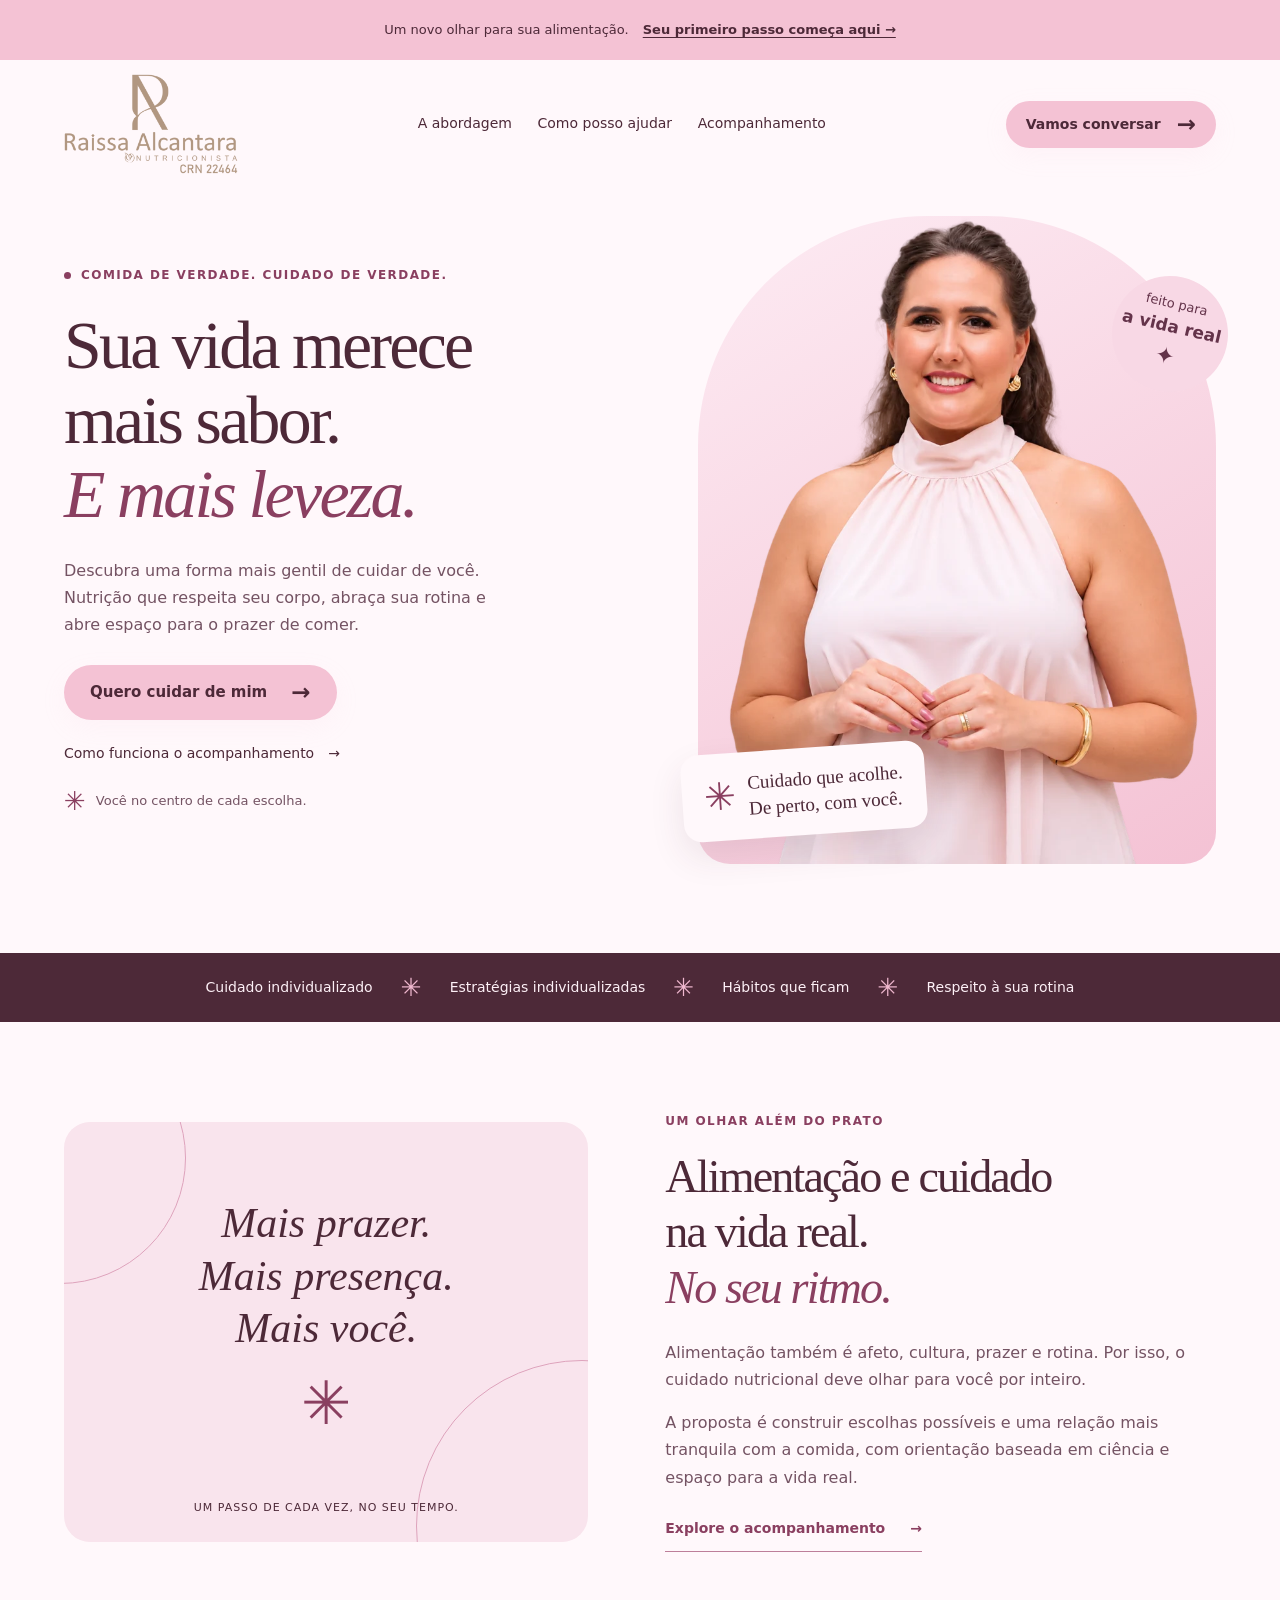
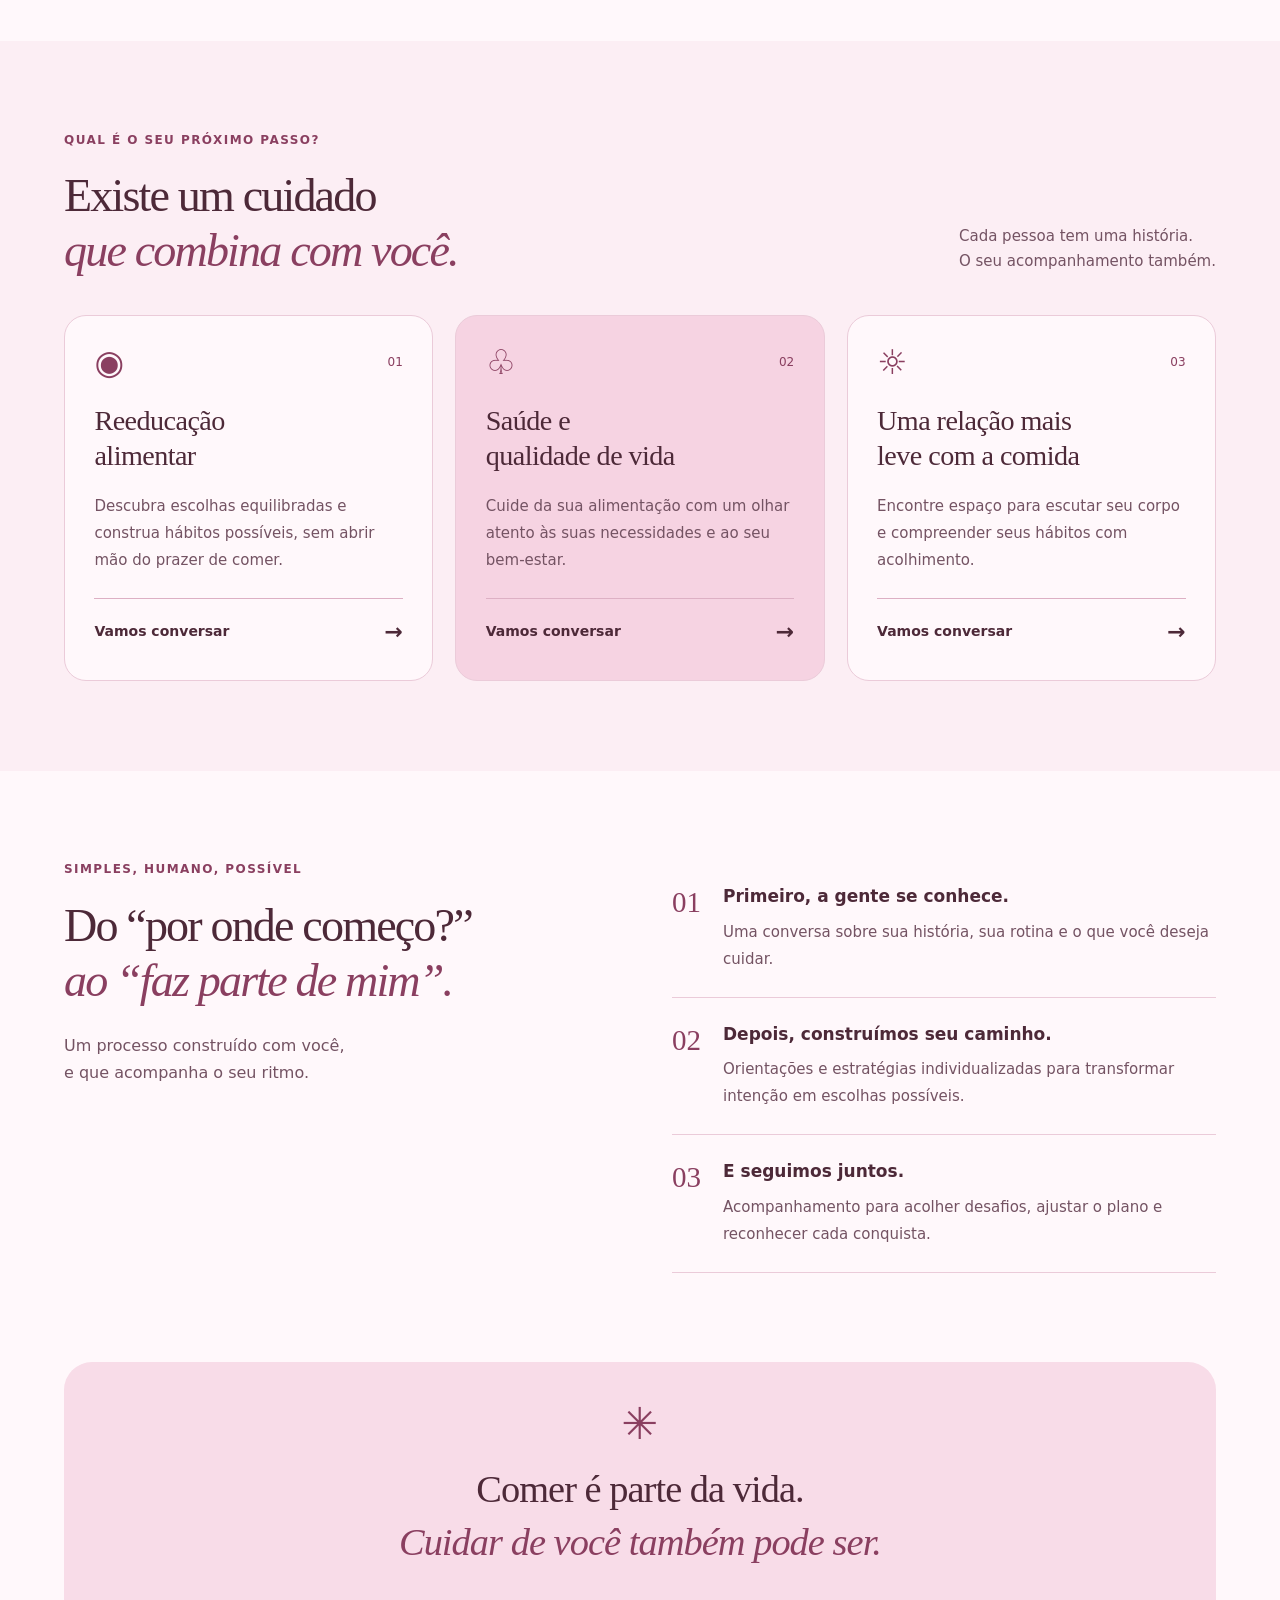
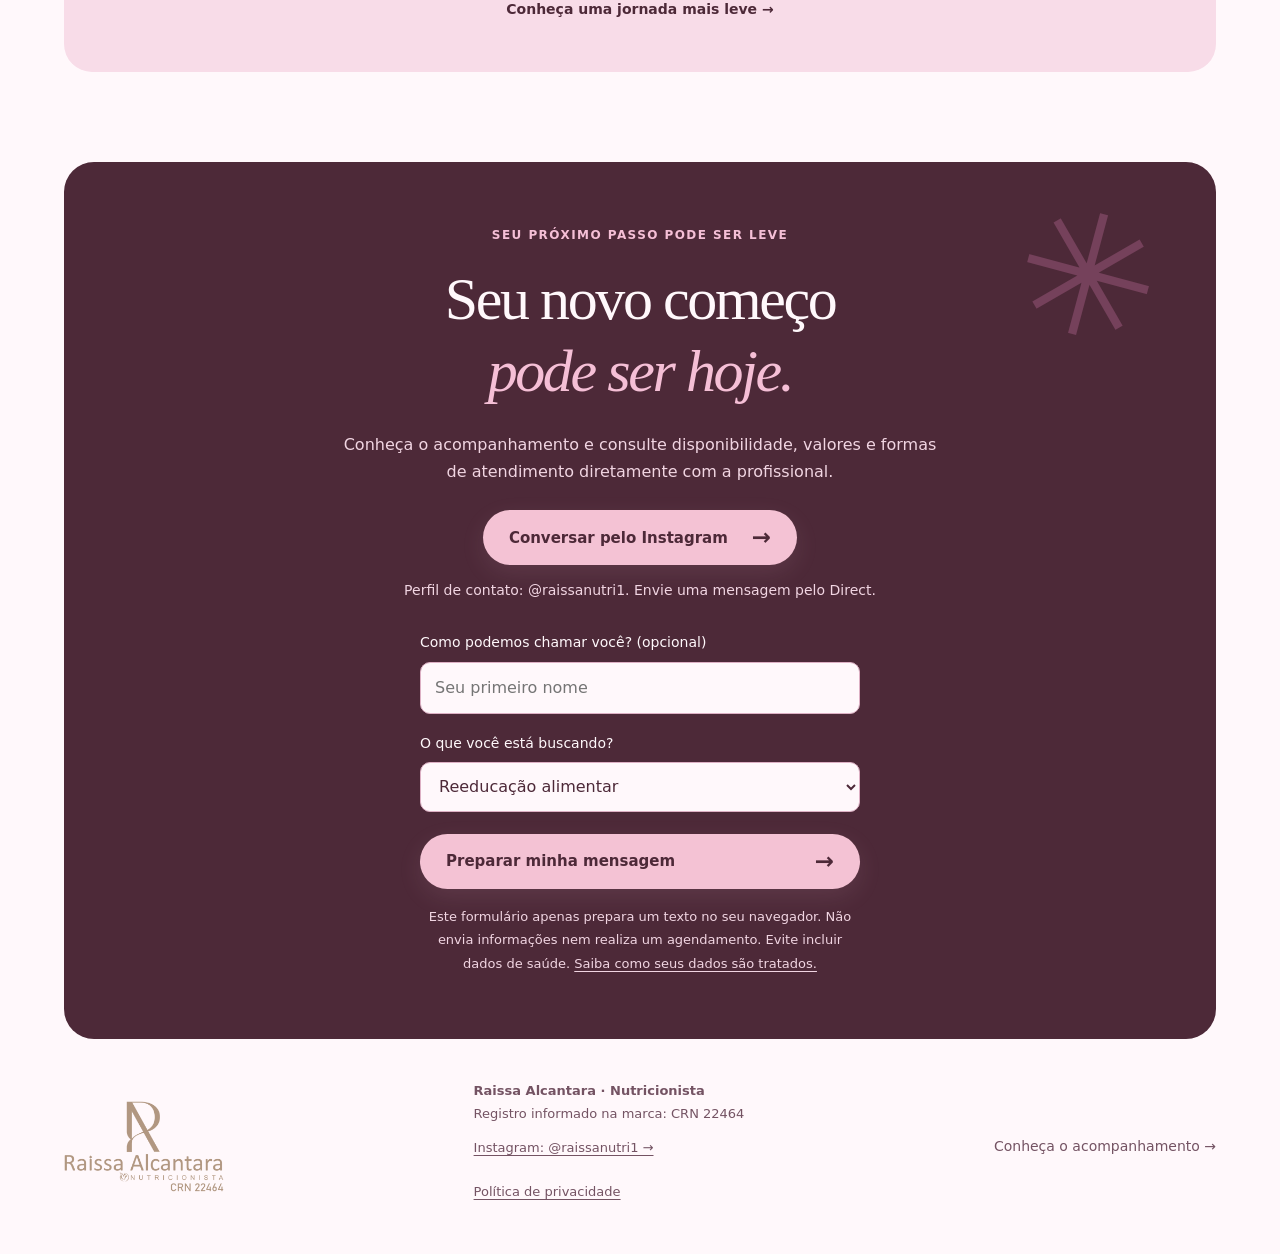
==== index.html @ b607ede7 "Aplica rosa bebê nas três páginas com contraste acessível" ====
<!doctype html>
<html lang="pt-BR">
<head>
<meta charset="UTF-8">
<meta name="viewport" content="width=device-width, initial-scale=1.0">
<meta name="description" content="Sua vida merece mais sabor e leveza. Conheça Raissa Alcantara e descubra um cuidado nutricional que respeita você e sua rotina.">
<meta name="theme-color" content="#F4C2D4">
<title>Raissa Alcantara — Nutricionista</title>
<link rel="stylesheet" href="style.css">
</head>
<body>
<a class="skip-link" href="#conteudo">Pular para o conteúdo</a>
<div class="announcement">Um novo olhar para sua alimentação. <a href="#contato">Seu primeiro passo começa aqui →</a></div>
<header class="header">
<a class="brand" href="#inicio" aria-label="Raissa Alcantara, nutricionista — início">
<picture>
<source type="image/webp" srcset="assets/raissa-alcantara-logo.webp">
<img class="brand-logo" src="assets/raissa-alcantara-logo.png" alt="Raissa Alcantara — Nutricionista — CRN 22464" width="1801" height="1032" decoding="async"></picture></a>
<nav class="desktop-nav" aria-label="Navegação principal">
<a href="#sobre">A abordagem</a>
<a href="#cuidados">Como posso ajudar</a>
<a href="acompanhamento.html">Acompanhamento</a></nav>
<a class="button small" href="#contato">Vamos conversar <span>→</span></a>
<details class="mobile-menu">
<summary>Menu</summary>
<nav aria-label="Navegação mobile">
<a href="#sobre">A abordagem</a>
<a href="#cuidados">Como posso ajudar</a>
<a href="acompanhamento.html">Acompanhamento</a>
<a href="index.html#contato">Contato</a>
<a href="privacidade.html">Privacidade</a></nav></details></header>
<main id="conteudo">
<section class="hero wrap" id="inicio">
<div class="hero-copy">
<div class="eyebrow">
<span></span> COMIDA DE VERDADE. CUIDADO DE VERDADE.</div>
<h1>Sua vida merece<br>mais sabor.<br>
<em>E mais leveza.</em></h1>
<p>Descubra uma forma mais gentil de cuidar de você. Nutrição que respeita seu corpo, abraça sua rotina e abre espaço para o prazer de comer.</p>
<a class="button" href="#contato">Quero cuidar de mim <span>→</span></a>
<a class="hero-secondary" href="acompanhamento.html">Como funciona o acompanhamento <span>→</span></a>
<div class="hero-note">
<span class="tiny-flower">✳&#xfe0e;</span> Você no centro de cada escolha.</div></div>
<div class="hero-visual portrait-hero">
<div class="portrait-frame">
<picture>
<source type="image/webp" srcset="assets/nutricionista-480.webp 480w, assets/nutricionista-800.webp 800w, assets/nutricionista-1123.webp 1123w" sizes="(max-width: 767px) min(420px, 90vw), (max-width: 960px) 42vw, 520px">
<img src="assets/nutricionista.png" alt="Retrato da nutricionista, com blusa rosa clara e sorriso acolhedor" width="1123" height="1401" fetchpriority="high" decoding="async"></picture></div>
<div class="image-label">
<span>✳&#xfe0e;</span>
<div>Cuidado que acolhe.<br>
<strong>De perto, com você.</strong></div></div>
<div class="visual-sticker">feito para<br>
<strong>a vida real</strong>
<span>✦</span></div></div></section>
<div class="values-strip">
<span>Cuidado individualizado</span>
<i>✳&#xfe0e;</i>
<span>Estratégias individualizadas</span>
<i>✳&#xfe0e;</i>
<span>Hábitos que ficam</span>
<i>✳&#xfe0e;</i>
<span>Respeito à sua rotina</span></div>
<section class="about wrap" id="sobre">
<div class="about-art">
<div class="art-circle">Mais prazer.<br>Mais presença.<br>Mais você.<span>✳&#xfe0e;</span></div>
<span class="art-caption">UM PASSO DE CADA VEZ, NO SEU TEMPO.</span></div>
<div class="about-copy">
<div class="eyebrow">UM OLHAR ALÉM DO PRATO</div>
<h2>Alimentação e cuidado<br>na vida real.<br>
<em>No seu ritmo.</em></h2>
<p>Alimentação também é afeto, cultura, prazer e rotina. Por isso, o cuidado nutricional deve olhar para você por inteiro.</p>
<p>A proposta é construir escolhas possíveis e uma relação mais tranquila com a comida, com orientação baseada em ciência e espaço para a vida real.</p>
<a class="text-link" href="acompanhamento.html">Explore o acompanhamento <span>→</span></a></div></section>
<section class="care" id="cuidados">
<div class="wrap">
<div class="section-heading">
<div>
<div class="eyebrow">QUAL É O SEU PRÓXIMO PASSO?</div>
<h2>Existe um cuidado<br>
<em>que combina com você.</em></h2></div>
<p>Cada pessoa tem uma história.<br>O seu acompanhamento também.</p></div>
<div class="cards">
<article class="card">
<div class="card-top">
<span class="service-icon">◉</span>
<span>01</span></div>
<h3>Reeducação<br>alimentar</h3>
<p>Descubra escolhas equilibradas e construa hábitos possíveis, sem abrir mão do prazer de comer.</p>
<a href="#contato" aria-label="Conversar sobre reeducação alimentar">Vamos conversar <span>→</span></a></article>
<article class="card">
<div class="card-top">
<span class="service-icon">♧</span>
<span>02</span></div>
<h3>Saúde e<br>qualidade de vida</h3>
<p>Cuide da sua alimentação com um olhar atento às suas necessidades e ao seu bem-estar.</p>
<a href="#contato" aria-label="Conversar sobre saúde e qualidade de vida">Vamos conversar <span>→</span></a></article>
<article class="card">
<div class="card-top">
<span class="service-icon">☼</span>
<span>03</span></div>
<h3>Uma relação mais<br>leve com a comida</h3>
<p>Encontre espaço para escutar seu corpo e compreender seus hábitos com acolhimento.</p>
<a href="#contato" aria-label="Conversar sobre relação com a comida">Vamos conversar <span>→</span></a></article></div></div></section>
<section class="journey wrap" id="processo">
<div class="journey-intro">
<div class="eyebrow">SIMPLES, HUMANO, POSSÍVEL</div>
<h2>Do “por onde começo?”<br>
<em>ao “faz parte de mim”.</em></h2>
<p>Um processo construído com você,<br>e que acompanha o seu ritmo.</p></div>
<ol class="steps">
<li>
<span>01</span>
<div>
<h3>Primeiro, a gente se conhece.</h3>
<p>Uma conversa sobre sua história, sua rotina e o que você deseja cuidar.</p></div></li>
<li>
<span>02</span>
<div>
<h3>Depois, construímos seu caminho.</h3>
<p>Orientações e estratégias individualizadas para transformar intenção em escolhas possíveis.</p></div></li>
<li>
<span>03</span>
<div>
<h3>E seguimos juntos.</h3>
<p>Acompanhamento para acolher desafios, ajustar o plano e reconhecer cada conquista.</p></div></li></ol></section>
<section class="quote-banner wrap">
<span aria-hidden="true">✳&#xfe0e;</span>
<p>Comer é parte da vida.<br>
<em>Cuidar de você também pode ser.</em></p>
<a href="acompanhamento.html">Conheça uma jornada mais leve →</a></section>
<section class="contact wrap" id="contato">
<span class="contact-flower">✳&#xfe0e;</span>
<div class="eyebrow">SEU PRÓXIMO PASSO PODE SER LEVE</div>
<h2>Seu novo começo<br>
<em>pode ser hoje.</em></h2>
<p>Conheça o acompanhamento e consulte disponibilidade, valores e formas de atendimento diretamente com a profissional.</p>
<div class="direct-contact">
<a class="button" href="https://www.instagram.com/raissanutri1/" target="_blank" rel="noopener noreferrer">Conversar pelo Instagram <span>→</span></a>
<p>Perfil de contato: @raissanutri1. Envie uma mensagem pelo Direct.</p></div>
<form id="contact-form">
<label for="name">Como podemos chamar você? (opcional)</label>
<input id="name" name="name" placeholder="Seu primeiro nome" maxlength="80" autocomplete="given-name">
<label for="interest">O que você está buscando?</label>
<select id="interest" name="interest">
<option>Reeducação alimentar</option>
<option>Saúde e qualidade de vida</option>
<option>Uma relação mais leve com a comida</option>
<option>Conhecer o acompanhamento</option></select>
<button class="button" type="submit">Preparar minha mensagem <span>→</span></button>
<p class="form-note">Este formulário apenas prepara um texto no seu navegador. Não envia informações nem realiza um agendamento. Evite incluir dados de saúde. <a href="privacidade.html">Saiba como seus dados são tratados.</a></p></form>
<div id="message-result" class="message-result" hidden aria-live="polite">
<h3>Sua mensagem está pronta</h3>
<p id="prepared-message"></p>
<button class="text-link" id="copy-message" type="button">Copiar mensagem →</button>
<p class="form-note">Copie o texto e envie pelo Direct do <a href="https://www.instagram.com/raissanutri1/" target="_blank" rel="noopener noreferrer">perfil @raissanutri1</a>. A disponibilidade e a confirmação do atendimento são combinadas diretamente com a profissional.</p></div></section>
</main>
<footer class="wrap">
<a class="brand" href="#inicio" aria-label="Raissa Alcantara, nutricionista — início">
<picture>
<source type="image/webp" srcset="assets/raissa-alcantara-logo.webp">
<img class="brand-logo" src="assets/raissa-alcantara-logo.png" alt="Raissa Alcantara — Nutricionista — CRN 22464" width="1801" height="1032" decoding="async"></picture></a>
<div class="professional-details">
<p>
<strong>Raissa Alcantara · Nutricionista</strong></p>
<p>Registro informado na marca: CRN 22464</p>
<a href="https://www.instagram.com/raissanutri1/" target="_blank" rel="noopener noreferrer">Instagram: @raissanutri1 →</a>
<br>
<a href="privacidade.html">Política de privacidade</a></div>
<a href="acompanhamento.html">Conheça o acompanhamento →</a></footer>
<script src="script.js"></script>
<script src="site.js" defer></script></body></html>
---- style.css ----
:root {
  --ink: #4d2938;
  --accent: #f4c2d4;
  --accent-ink: #8a3f60;
  --cream: #fff8fb;
  --muted: #745363;
  --line: #ebcbd9;
  --surface: #f9e4ed;
  --gutter: clamp(20px, 5vw, 64px);
  --section-space: clamp(56px, 7vw, 104px);
}
* { box-sizing: border-box; }
html { scroll-behavior: smooth; scroll-padding-top: 24px; }
body { margin: 0; background: var(--cream); color: var(--ink); font: 16px/1.7 system-ui, -apple-system, BlinkMacSystemFont, 'Segoe UI', sans-serif; }
a { color: inherit; text-decoration: none; }
button, input, select { font: inherit; }
button, a, input, select, summary { -webkit-tap-highlight-color: transparent; }
button, summary { cursor: pointer; }
button, input, select { max-width: 100%; }
img { max-width: 100%; }
[hidden] { display: none !important; }
.wrap { width: min(1200px, calc(100% - var(--gutter) * 2)); margin-inline: auto; }
h1, h2, h3, p { margin-top: 0; }
h1, h2 { font-family: Georgia, 'Times New Roman', serif; font-weight: 400; letter-spacing: -.04em; text-wrap: balance; }
h1 { font-size: clamp(44px, 5.3vw, 78px); line-height: 1.1; margin: 24px 0; }
h2 { font-size: clamp(34px, 3.6vw, 50px); line-height: 1.2; margin: 18px 0 24px; }
em { color: var(--accent-ink); font-weight: 400; }
p { overflow-wrap: break-word; }
.hero > *, .about > *, .journey > *, .cards > *, .section-heading > * { min-width: 0; }
a:focus-visible, button:focus-visible, input:focus-visible, select:focus-visible, summary:focus-visible { outline: 3px solid #963c66; outline-offset: 4px; }
.skip-link { position: absolute; z-index: 30; left: 20px; top: -100px; background: var(--cream); padding: 12px 20px; border: 2px solid var(--ink); border-radius: 8px; }
.skip-link:focus { top: 12px; }
.announcement { text-align: center; background: var(--accent); color: var(--ink); padding: 8px var(--gutter); font-size: 13px; line-height: 1.6; }
.announcement a { display: inline-flex; align-items: center; min-height: 44px; margin-left: 10px; font-weight: 600; text-decoration: underline; text-underline-offset: 3px; }
.header { width: min(1320px, calc(100% - var(--gutter) * 2)); min-height: 128px; margin-inline: auto; display: flex; align-items: center; justify-content: space-between; gap: 24px; position: relative; z-index: 10; }
.brand { display: inline-flex; align-items: center; flex-shrink: 0; }
.brand picture { display: block; }
.brand-logo { display: block; width: 174px; height: auto; }
.header .desktop-nav { display: flex; gap: clamp(12px, 2vw, 28px); font-size: 14px; }
.desktop-nav a { display: inline-flex; align-items: center; min-height: 44px; }
.desktop-nav a:hover { color: var(--accent-ink); text-decoration: underline; text-underline-offset: 5px; }
.mobile-menu { display: none; }
.button { display: inline-flex; align-items: center; justify-content: space-between; min-height: 52px; gap: 24px; border: 0; border-radius: 50px; padding: 16px 26px; background: var(--accent); color: var(--ink); font-size: 15px; font-weight: 650; line-height: 1.5; text-align: left; cursor: pointer; box-shadow: 0 8px 24px #f4c2d41a; transition: transform .2s, background .2s; }
.button span { font-size: 23px; line-height: 1; }
.button.small { min-height: 46px; font-size: 14px; padding: 12px 20px; gap: 16px; }
.eyebrow { display: flex; align-items: center; gap: 10px; font-size: 12px; line-height: 1.6; letter-spacing: .12em; font-weight: 650; color: var(--accent-ink); }
.eyebrow > span { width: 7px; height: 7px; flex-shrink: 0; background: currentColor; border-radius: 50%; }
.hero { display: grid; grid-template-columns: minmax(0, 1.1fr) minmax(0, 1fr); gap: clamp(32px, 5vw, 72px); align-items: center; padding-block: 28px var(--section-space); }
.hero-copy > p { max-width: 450px; color: var(--muted); margin-bottom: 26px; }
.hero-secondary { display: flex; align-items: center; gap: 14px; width: fit-content; min-height: 44px; margin-top: 12px; font-size: 14px; }
.hero-note { display: flex; align-items: center; gap: 10px; color: var(--muted); font-size: 13px; margin-top: 12px; }
.tiny-flower { color: var(--accent-ink); font-size: 26px; line-height: 1; }
.hero-visual { position: relative; width: 100%; }
.portrait-hero { aspect-ratio: 4 / 5; max-width: 520px; justify-self: end; isolation: isolate; }
.portrait-frame { position: absolute; inset: 0; background: linear-gradient(150deg, #fdebf3, #f4c2d4); border-radius: 230px 230px 32px 32px; overflow: hidden; }
.portrait-frame picture { display: block; width: 100%; height: 100%; }
.portrait-frame img { position: absolute; inset: 0; width: 100%; height: 100%; object-fit: contain; object-position: center bottom; }
.image-label { position: absolute; z-index: 2; bottom: 28px; left: -16px; display: flex; align-items: center; gap: 12px; background: var(--cream); border-radius: 18px; padding: 18px 22px; font: 19px/1.35 Georgia, serif; box-shadow: 0 15px 35px #4d29381a; transform: rotate(-4deg); }
.image-label > span { font-size: 38px; color: var(--accent-ink); }
.image-label strong { font-weight: 400; }
.visual-sticker { position: absolute; right: -12px; top: 60px; z-index: 2; display: flex; flex-direction: column; align-items: center; justify-content: center; width: 116px; height: 116px; background: #f8d8e5; color: #64334a; border-radius: 50%; font-size: 13px; line-height: 1.5; transform: rotate(13deg); }
.visual-sticker strong { font-size: 17px; }
.visual-sticker span { font-size: 23px; }
.values-strip { display: flex; align-items: center; justify-content: center; flex-wrap: wrap; gap: 16px 28px; background: var(--ink); color: #fdf0f6; padding: 22px var(--gutter); font-size: 14px; }
.values-strip i { font-size: 25px; line-height: 1; font-style: normal; color: #f0b8cf; }
.about { display: grid; grid-template-columns: minmax(0, 1fr) minmax(0, 1.05fr); gap: clamp(36px, 6vw, 85px); align-items: center; padding-block: var(--section-space); }
.about-art { min-height: 420px; background: var(--surface); border-radius: 26px; display: grid; place-items: center; position: relative; overflow: hidden; padding: 40px 20px 64px; }
.about-art::before, .about-art::after { content: ''; position: absolute; width: 250px; height: 250px; border: 1px solid #dea3bc; border-radius: 50%; left: -130px; top: -90px; }
.about-art::after { width: 330px; height: 330px; left: auto; top: auto; right: -160px; bottom: -150px; }
.art-circle { font: italic 42px/1.25 Georgia, serif; text-align: center; position: relative; }
.art-circle span { display: block; color: var(--accent-ink); font-style: normal; font-size: 60px; margin-top: 12px; }
.art-caption { position: absolute; bottom: 24px; left: 20px; right: 20px; text-align: center; font-size: 11px; letter-spacing: .09em; }
.about-copy p, .journey-intro p { color: var(--muted); }
.text-link { display: inline-flex; align-items: center; gap: 25px; min-height: 44px; font-size: 14px; font-weight: 650; padding: 10px 0; border: 0; border-bottom: 1px solid #bd7f9a; background: transparent; color: var(--accent-ink); text-align: left; }
.care { padding-block: var(--section-space); background: #fceef4; }
.section-heading { display: flex; align-items: end; justify-content: space-between; gap: 32px; margin-bottom: 36px; }
.section-heading h2 { margin-bottom: 0; }
.section-heading > p { font-size: 15px; color: var(--muted); margin-bottom: 4px; }
.cards { display: grid; grid-template-columns: repeat(3, minmax(0, 1fr)); gap: 22px; }
.card { display: flex; flex-direction: column; padding: clamp(24px, 2.3vw, 32px); background: var(--cream); border: 1px solid var(--line); border-radius: 22px; transition: transform .2s, box-shadow .2s; }
.card:nth-child(2) { background: #f6d3e2; }
.card-top { display: flex; align-items: center; justify-content: space-between; gap: 10px; color: var(--accent-ink); font-size: 12px; margin-bottom: 24px; }
.service-icon { font-size: 34px; line-height: 1; }
.card h3 { font: 400 clamp(26px, 2.2vw, 31px)/1.25 Georgia, serif; letter-spacing: -.02em; margin-bottom: 20px; }
.card p { font-size: 15px; line-height: 1.8; color: var(--muted); margin-bottom: 24px; }
.card a { display: flex; align-items: center; justify-content: space-between; gap: 12px; min-height: 48px; font-size: 14px; font-weight: 650; border-top: 1px solid #ddb0c4; padding-top: 14px; margin-top: auto; }
.card a span { font-size: 22px; }
.journey { display: grid; grid-template-columns: minmax(0, 1fr) minmax(0, 1fr); gap: clamp(36px, 5vw, 70px); padding-block: var(--section-space); }
.steps { list-style: none; padding: 0; margin: 0; }
.steps li { display: flex; gap: 22px; padding: 24px 0; border-bottom: 1px solid var(--line); }
.steps li > span { font: 29px/1.3 Georgia, serif; color: var(--accent-ink); }
.steps li > div { min-width: 0; }
.steps h3 { font-size: 17px; line-height: 1.5; margin: 0 0 9px; }
.steps p { font-size: 15px; line-height: 1.8; color: var(--muted); margin: 0; }
.quote-banner { padding: 40px 24px; margin-bottom: var(--section-space); background: #f8dce8; border-radius: 28px; text-align: center; }
.quote-banner > span { font-size: 44px; color: var(--accent-ink); line-height: 1; }
.quote-banner p { font: clamp(28px, 3vw, 40px)/1.4 Georgia, serif; letter-spacing: -.025em; margin: 15px 0 18px; }
.quote-banner a { display: inline-flex; align-items: center; min-height: 44px; font-size: 14px; font-weight: 650; }
.contact { background: var(--ink); color: var(--cream); border-radius: 30px; padding: clamp(40px, 5vw, 64px) clamp(20px, 5vw, 64px); position: relative; overflow: hidden; text-align: center; }
.contact .eyebrow { justify-content: center; color: #f5bfd6; position: relative; }
.contact h2 { font-size: clamp(36px, 4.8vw, 60px); position: relative; }
.contact h2 em { color: #f5bfd6; }
.contact > p { max-width: 600px; margin-inline: auto; color: #f1d5e2; position: relative; }
.contact-flower { position: absolute; right: 5%; top: 30px; font-size: 170px; line-height: 1; color: #75415b; transform: rotate(15deg); pointer-events: none; }
.contact .button { background: var(--accent); color: var(--ink); }
form { max-width: 440px; margin: 28px auto 0; position: relative; text-align: left; }
label { display: block; font-size: 14px; line-height: 1.6; margin: 18px 0 8px; }
input, select { width: 100%; min-height: 50px; padding: 13px 14px; background: var(--cream); color: var(--ink); border: 1px solid #ddb0c4; border-radius: 10px; font-size: 16px; line-height: 1.5; }
form .button { width: 100%; margin-top: 22px; }
.form-note { font-size: 13px; line-height: 1.8; text-align: center; color: var(--muted); margin: 16px 0 0; }
.contact .form-note { color: #f1d5e2; }
.contact .form-note a, .contact .message-result a { text-decoration: underline; text-underline-offset: 3px; }
.message-result { max-width: 480px; margin: 28px auto 0; padding: 24px; border: 1px solid #bd7f9a; border-radius: 15px; position: relative; }
.message-result h3 { font-size: 19px; }
.message-result > p { font-size: 16px; line-height: 1.8; }
.contact .text-link { color: #f9d8e6; }
.direct-contact { position: relative; max-width: 480px; margin: 25px auto; }
.direct-contact p { font-size: 14px; color: #f1d5e2; margin: 14px 0; }
footer { display: flex; align-items: center; justify-content: space-between; gap: 28px; padding-block: 40px; }
footer .brand-logo { width: 160px; }
.professional-details { font-size: 13px; line-height: 1.8; color: var(--muted); }
.professional-details p { margin: 0; }
.professional-details a { display: inline-flex; align-items: center; min-height: 44px; text-decoration: underline; text-underline-offset: 3px; }
footer > a:last-child { display: inline-flex; align-items: center; min-height: 44px; color: var(--muted); font-size: 14px; }
.legal-page { max-width: 850px; padding-block: 28px 64px; }
.legal-page h1 { font-size: clamp(42px, 6vw, 66px); }
.legal-page h2 { font-size: clamp(25px, 3vw, 30px); letter-spacing: -.025em; margin-top: 36px; }
.legal-page p, .legal-page li { font-size: 16px; line-height: 1.9; color: var(--muted); }
.legal-page a { text-decoration: underline; text-underline-offset: 3px; overflow-wrap: anywhere; }
.legal-page .legal-date { font-size: 13px; }
.legal-page ul { padding-left: 22px; }
.legal-page .back-link { display: inline-flex; align-items: center; min-height: 44px; font-size: 14px; margin-bottom: 20px; }
@media (hover: hover) and (pointer: fine) {
  .button:hover { background: #edabc5; transform: translateY(-2px); }
  .card:hover { transform: translateY(-4px); box-shadow: 0 15px 30px #873f610d; }
  .contact .button:hover { background: #f9d8e6; }
}
@media (max-width: 960px) {
  .header { min-height: 112px; gap: 16px; }
  .brand-logo { width: 152px; }
  .header .desktop-nav { display: none; }
  .header > .button { margin-left: auto; }
  .mobile-menu { display: block; }
  .mobile-menu > summary { display: flex; align-items: center; justify-content: center; gap: 9px; min-width: 80px; min-height: 46px; padding: 10px 12px; list-style: none; border: 1px solid var(--line); border-radius: 24px; font-size: 14px; font-weight: 600; background: var(--cream); }
  .mobile-menu > summary::-webkit-details-marker { display: none; }
  .mobile-menu > summary::after { content: '+'; font-size: 20px; line-height: 1; }
  .mobile-menu[open] > summary::after { content: '−'; }
  .mobile-menu nav { position: absolute; z-index: 20; top: calc(100% - 8px); right: 0; display: flex; flex-direction: column; width: min(340px, 100%); gap: 4px; padding: 12px; border: 1px solid var(--line); border-radius: 18px; box-shadow: 0 16px 35px #4d29381a; background: var(--cream); }
  .mobile-menu nav a { min-height: 48px; padding: 10px 14px; border-radius: 8px; font-size: 16px; }
  .mobile-menu nav a:hover, .mobile-menu nav a:focus-visible { background: var(--surface); }
  .hero { gap: 32px; }
  h1 { font-size: clamp(42px, 5.7vw, 58px); }
  .image-label { left: 0; bottom: 20px; font-size: 16px; padding: 14px 16px; gap: 8px; }
  .image-label > span { font-size: 30px; }
  .visual-sticker { width: 92px; height: 92px; right: 0; top: 30px; font-size: 12px; }
  .visual-sticker strong { font-size: 14px; }
  .values-strip { gap: 14px 22px; }
  .values-strip i { display: none; }
  .about { gap: 32px; }
  .about-art { min-height: 380px; }
  .art-circle { font-size: 36px; }
  .cards { grid-template-columns: repeat(2, minmax(0, 1fr)); }
  .cards > :last-child:nth-child(odd) { grid-column: 1 / -1; }
  .journey { gap: 32px; }
  footer { flex-wrap: wrap; }
  footer > a:last-child { margin-left: auto; }
}
@media (max-width: 767px) {
  .hero, .about, .journey { grid-template-columns: minmax(0, 1fr); }
  .hero { padding-top: 16px; gap: 36px; }
  h1 { font-size: clamp(38px, 8vw, 60px); }
  .hero-copy { max-width: 560px; }
  .hero-copy > p { max-width: none; }
  .portrait-hero { justify-self: center; max-width: 420px; }
  .about-art { min-height: 340px; }
  .about-copy { max-width: 600px; }
  .section-heading { display: block; }
  .section-heading > p { margin-top: 20px; }
  .journey { gap: 12px; }
  .steps li:first-child { padding-top: 8px; }
  footer { gap: 22px; }
  footer .professional-details { order: 3; width: 100%; }
}
@media (max-width: 640px) {
  .announcement { font-size: 12px; padding-block: 8px; }
  .announcement a { display: flex; justify-content: center; margin: 0; min-height: 36px; }
  .header { min-height: 100px; gap: 10px; }
  .brand-logo { width: 126px; }
  .header > .button { display: none; }
  .header-simple > .button { display: inline-flex; }
  .header .mobile-menu { margin-left: auto; }
  h1 { font-size: clamp(36px, 9.5vw, 56px); }
  h2 { font-size: clamp(30px, 7.6vw, 40px); }
  .eyebrow { font-size: 11px; letter-spacing: .09em; }
  .hero-copy > .button { width: 100%; }
  .hero-secondary { font-size: 14px; }
  .hero-note { font-size: 12px; }
  .portrait-frame { border-radius: 180px 180px 26px 26px; }
  .image-label { bottom: 16px; }
  .values-strip { display: grid; grid-template-columns: repeat(2, minmax(0, 1fr)); font-size: 13px; text-align: center; gap: 16px; }
  .art-caption { font-size: 10px; }
  .cards { grid-template-columns: minmax(0, 1fr); gap: 18px; }
  .card { padding: 26px; }
  .card h3 { font-size: 30px; }
  .quote-banner { padding: 32px 20px; }
  .contact { border-radius: 22px; }
  .contact h2 { font-size: clamp(34px, 8vw, 46px); }
  .contact-flower { display: none; }
  .direct-contact .button { width: 100%; }
  .message-result { padding: 20px 16px; }
  footer .brand-logo { width: 150px; }
  footer > a:last-child { font-size: 13px; max-width: 48%; }
}
@media (prefers-reduced-motion: reduce) {
  html { scroll-behavior: auto; }
  *, *::before, *::after { transition: none !important; animation: none !important; }
}
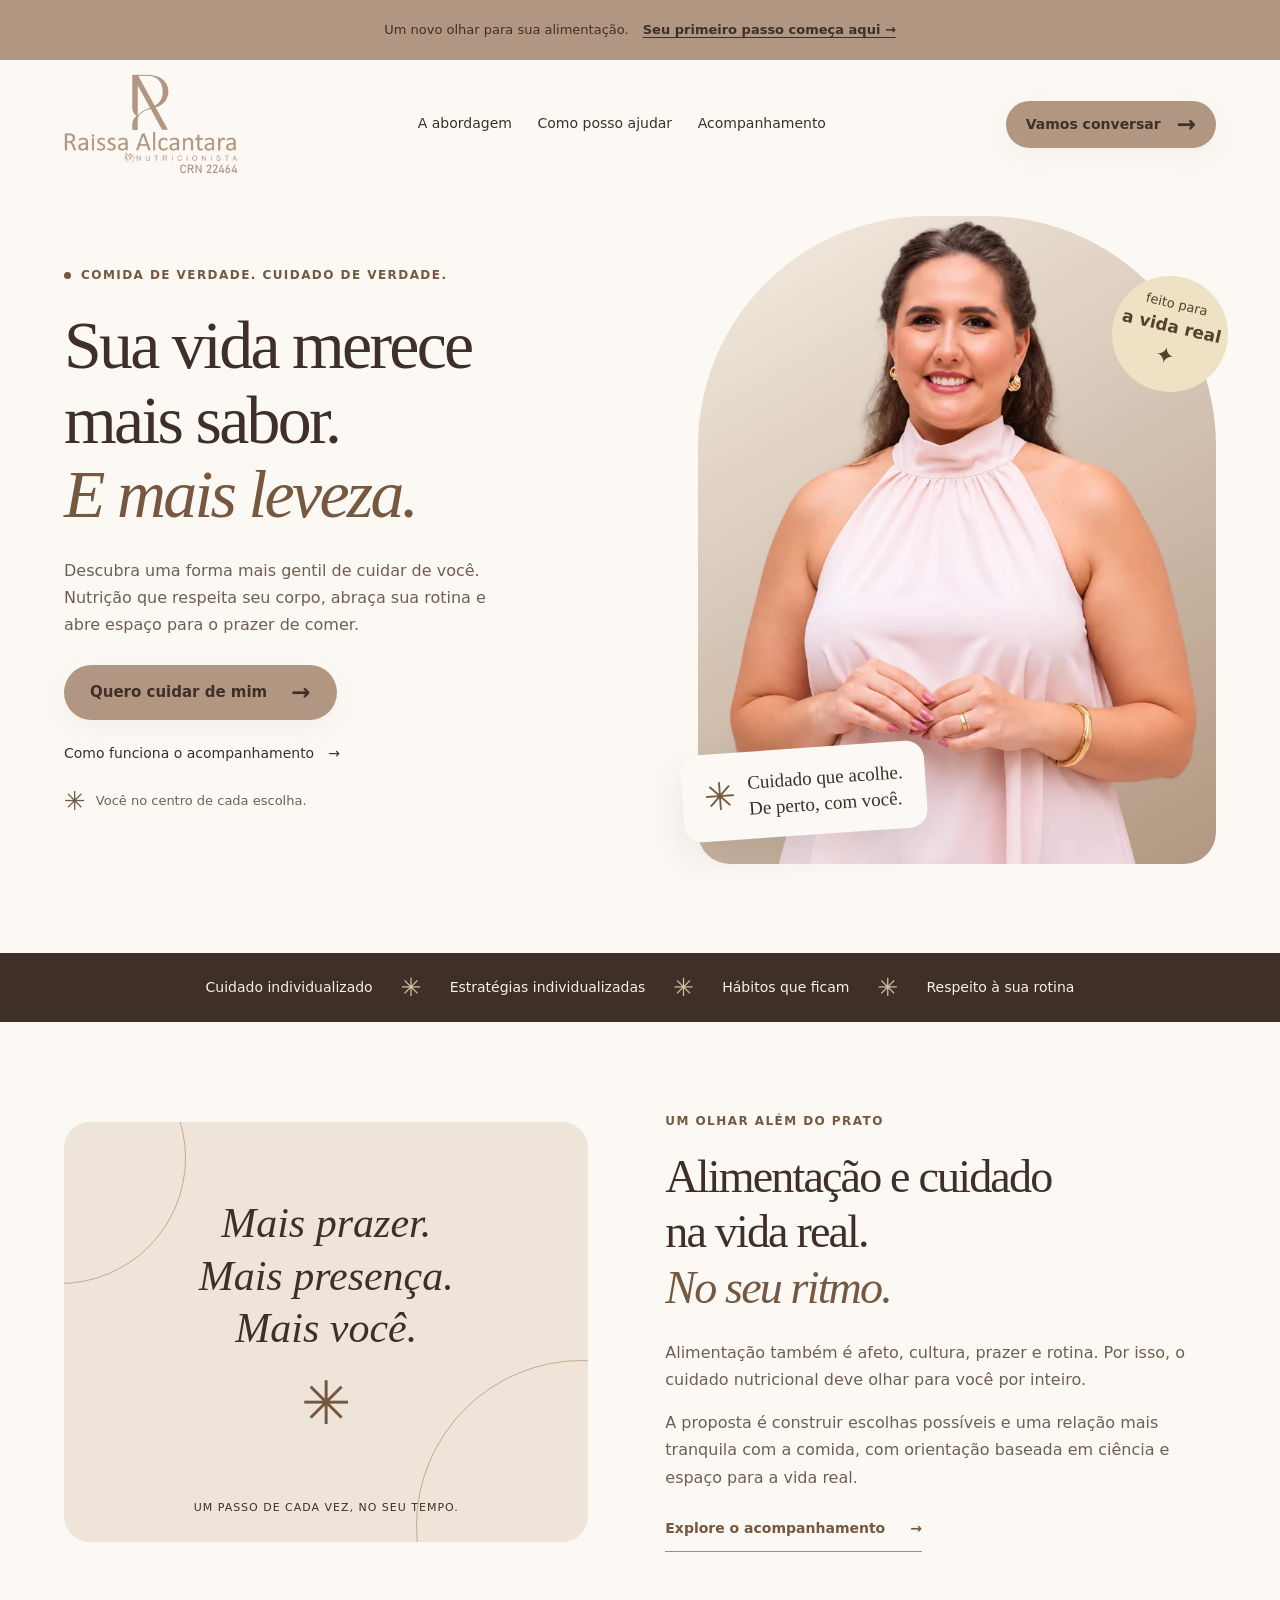
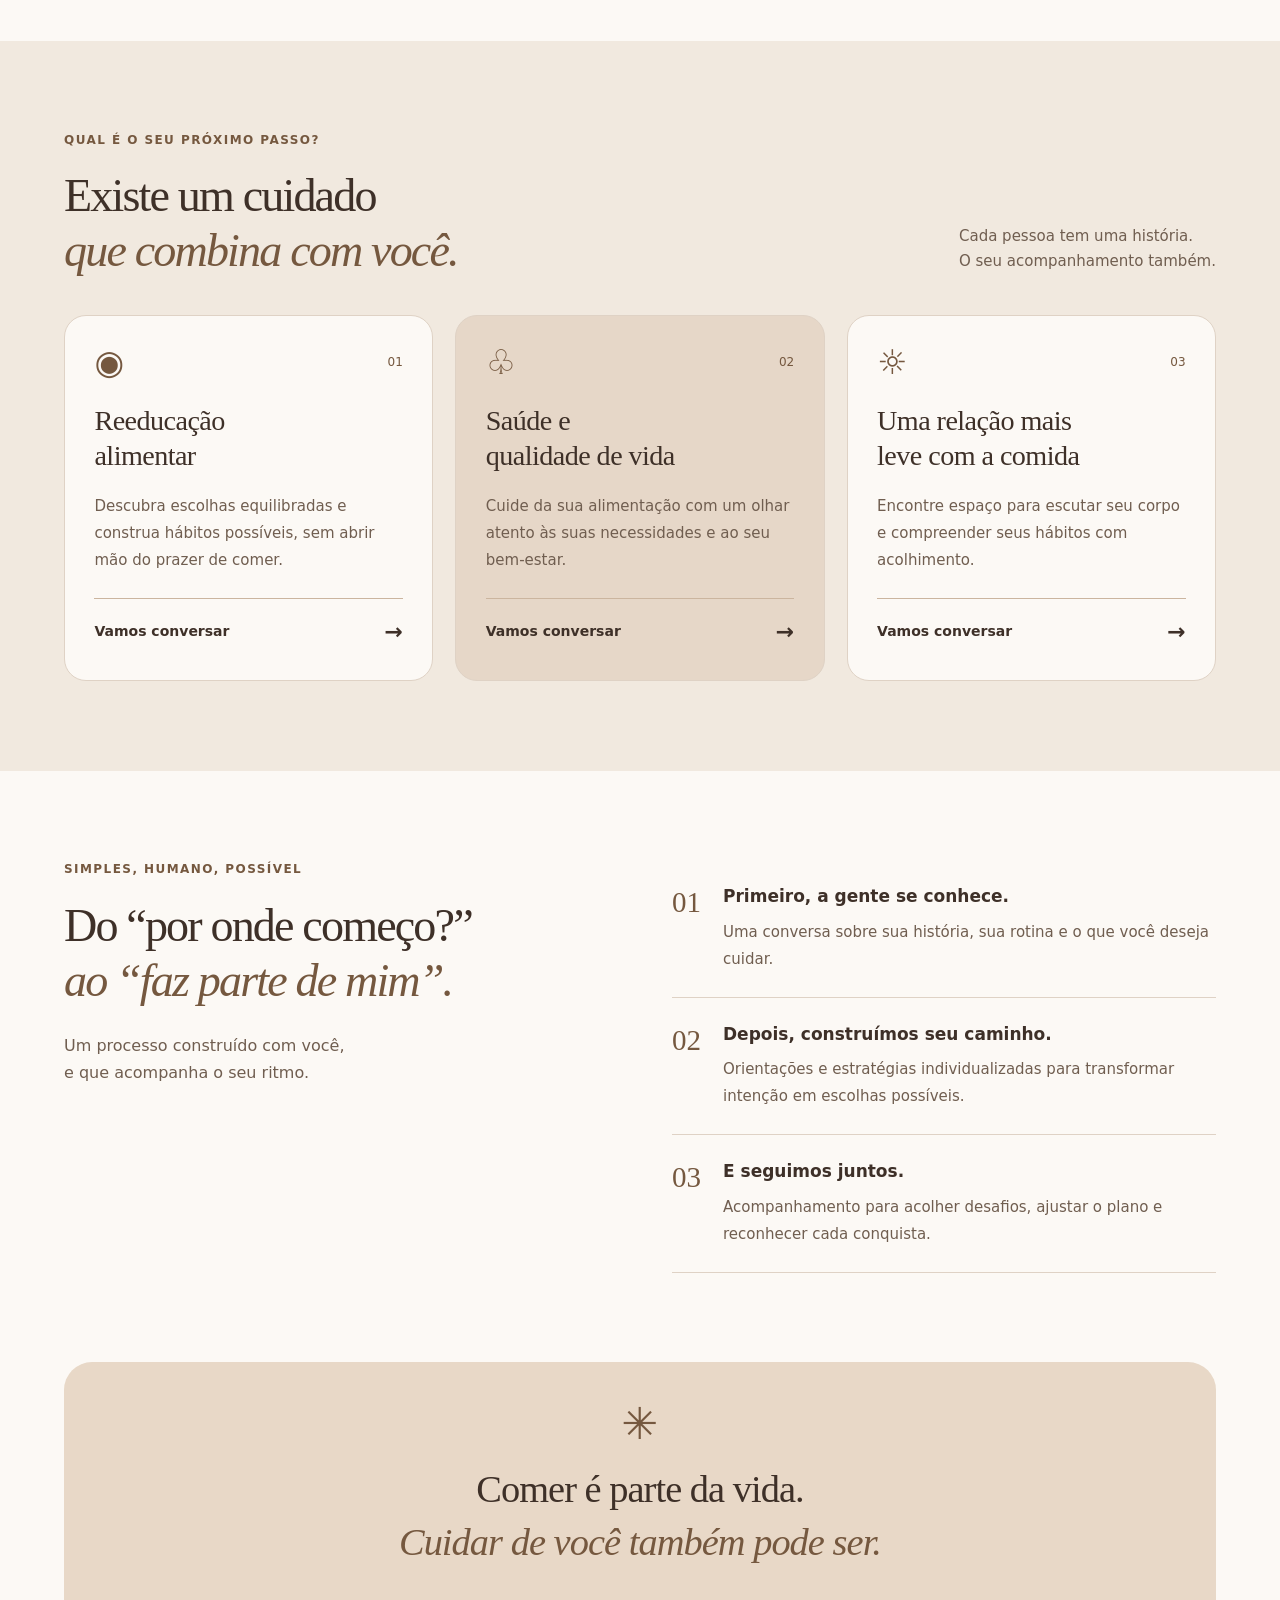
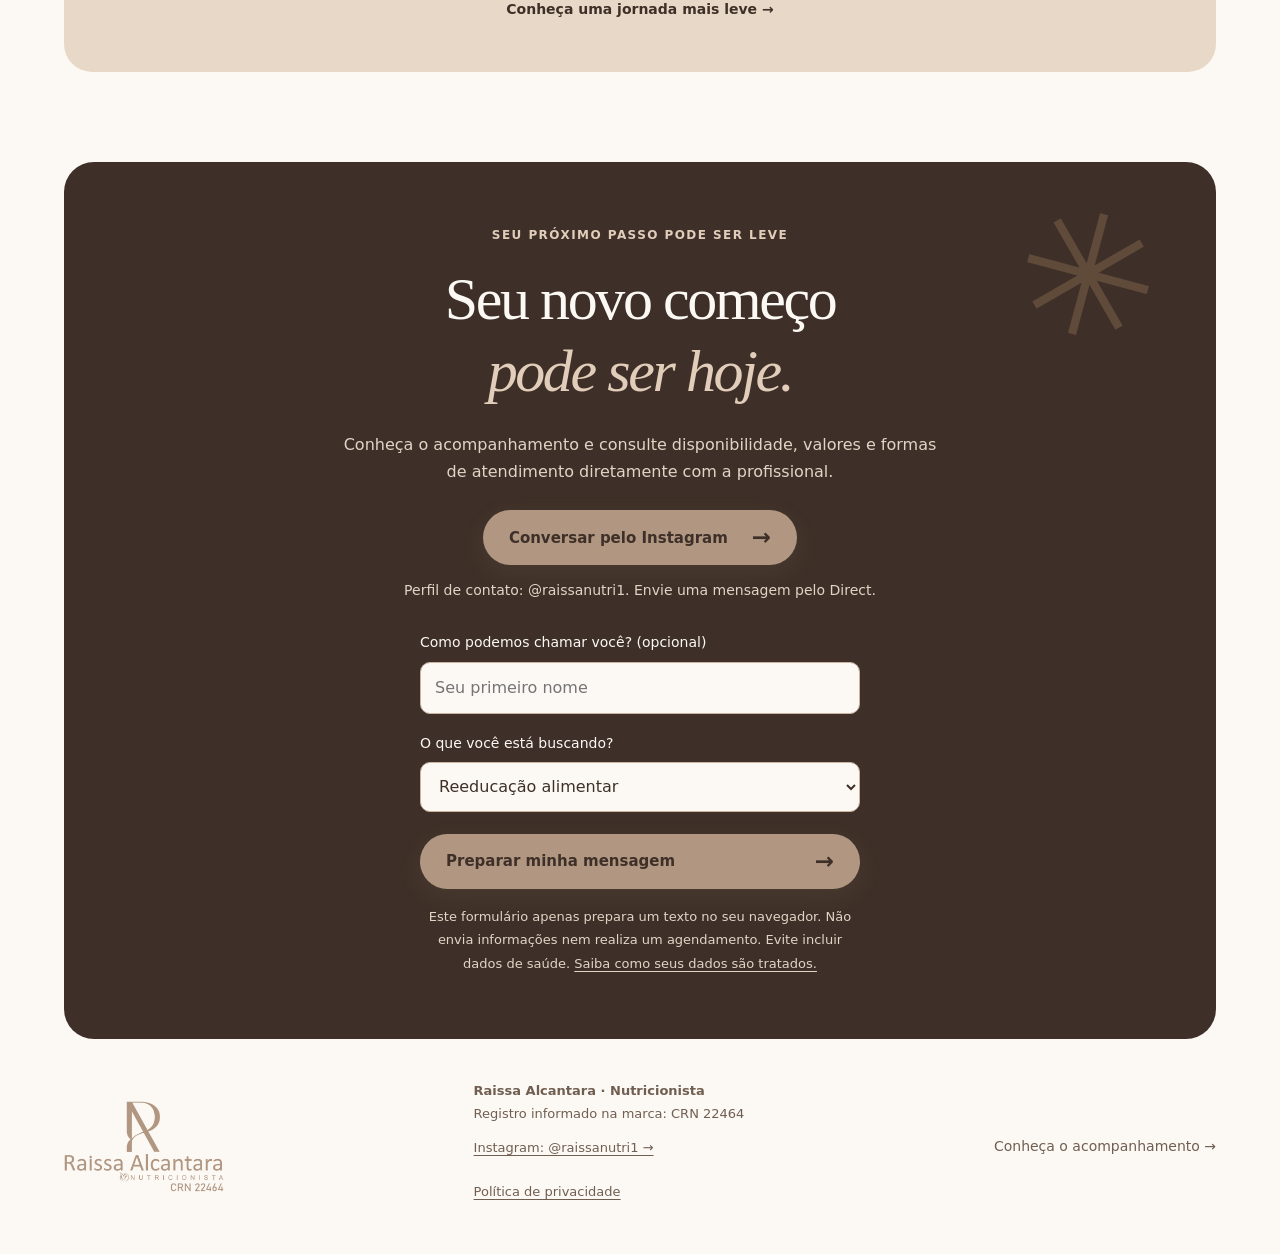
==== commit 7db4f03f: "Revert "Aplica rosa bebê nas três páginas com contraste acessível" This reverts commit b607ede78a00f" ====
--- a/index.html
+++ b/index.html
@@ -4,7 +4,7 @@
 <meta charset="UTF-8">
 <meta name="viewport" content="width=device-width, initial-scale=1.0">
 <meta name="description" content="Sua vida merece mais sabor e leveza. Conheça Raissa Alcantara e descubra um cuidado nutricional que respeita você e sua rotina.">
-<meta name="theme-color" content="#F4C2D4">
+<meta name="theme-color" content="#B19781">
 <title>Raissa Alcantara — Nutricionista</title>
 <link rel="stylesheet" href="style.css">
 </head>
--- a/style.css
+++ b/style.css
@@ -1,11 +1,11 @@
 :root {
-  --ink: #4d2938;
-  --accent: #f4c2d4;
-  --accent-ink: #8a3f60;
-  --cream: #fff8fb;
-  --muted: #745363;
-  --line: #ebcbd9;
-  --surface: #f9e4ed;
+  --ink: #3e3028;
+  --accent: #b19781;
+  --accent-ink: #75583f;
+  --cream: #fcf9f5;
+  --muted: #705e50;
+  --line: #dfd2c5;
+  --surface: #eee4d9;
   --gutter: clamp(20px, 5vw, 64px);
   --section-space: clamp(56px, 7vw, 104px);
 }
@@ -27,7 +27,7 @@
 em { color: var(--accent-ink); font-weight: 400; }
 p { overflow-wrap: break-word; }
 .hero > *, .about > *, .journey > *, .cards > *, .section-heading > * { min-width: 0; }
-a:focus-visible, button:focus-visible, input:focus-visible, select:focus-visible, summary:focus-visible { outline: 3px solid #963c66; outline-offset: 4px; }
+a:focus-visible, button:focus-visible, input:focus-visible, select:focus-visible, summary:focus-visible { outline: 3px solid #95602d; outline-offset: 4px; }
 .skip-link { position: absolute; z-index: 30; left: 20px; top: -100px; background: var(--cream); padding: 12px 20px; border: 2px solid var(--ink); border-radius: 8px; }
 .skip-link:focus { top: 12px; }
 .announcement { text-align: center; background: var(--accent); color: var(--ink); padding: 8px var(--gutter); font-size: 13px; line-height: 1.6; }
@@ -40,7 +40,7 @@
 .desktop-nav a { display: inline-flex; align-items: center; min-height: 44px; }
 .desktop-nav a:hover { color: var(--accent-ink); text-decoration: underline; text-underline-offset: 5px; }
 .mobile-menu { display: none; }
-.button { display: inline-flex; align-items: center; justify-content: space-between; min-height: 52px; gap: 24px; border: 0; border-radius: 50px; padding: 16px 26px; background: var(--accent); color: var(--ink); font-size: 15px; font-weight: 650; line-height: 1.5; text-align: left; cursor: pointer; box-shadow: 0 8px 24px #f4c2d41a; transition: transform .2s, background .2s; }
+.button { display: inline-flex; align-items: center; justify-content: space-between; min-height: 52px; gap: 24px; border: 0; border-radius: 50px; padding: 16px 26px; background: var(--accent); color: var(--ink); font-size: 15px; font-weight: 650; line-height: 1.5; text-align: left; cursor: pointer; box-shadow: 0 8px 24px #b197811a; transition: transform .2s, background .2s; }
 .button span { font-size: 23px; line-height: 1; }
 .button.small { min-height: 46px; font-size: 14px; padding: 12px 20px; gap: 16px; }
 .eyebrow { display: flex; align-items: center; gap: 10px; font-size: 12px; line-height: 1.6; letter-spacing: .12em; font-weight: 650; color: var(--accent-ink); }
@@ -52,38 +52,38 @@
 .tiny-flower { color: var(--accent-ink); font-size: 26px; line-height: 1; }
 .hero-visual { position: relative; width: 100%; }
 .portrait-hero { aspect-ratio: 4 / 5; max-width: 520px; justify-self: end; isolation: isolate; }
-.portrait-frame { position: absolute; inset: 0; background: linear-gradient(150deg, #fdebf3, #f4c2d4); border-radius: 230px 230px 32px 32px; overflow: hidden; }
+.portrait-frame { position: absolute; inset: 0; background: linear-gradient(150deg, #f5ede3, #b19781); border-radius: 230px 230px 32px 32px; overflow: hidden; }
 .portrait-frame picture { display: block; width: 100%; height: 100%; }
 .portrait-frame img { position: absolute; inset: 0; width: 100%; height: 100%; object-fit: contain; object-position: center bottom; }
-.image-label { position: absolute; z-index: 2; bottom: 28px; left: -16px; display: flex; align-items: center; gap: 12px; background: var(--cream); border-radius: 18px; padding: 18px 22px; font: 19px/1.35 Georgia, serif; box-shadow: 0 15px 35px #4d29381a; transform: rotate(-4deg); }
+.image-label { position: absolute; z-index: 2; bottom: 28px; left: -16px; display: flex; align-items: center; gap: 12px; background: var(--cream); border-radius: 18px; padding: 18px 22px; font: 19px/1.35 Georgia, serif; box-shadow: 0 15px 35px #3e30281a; transform: rotate(-4deg); }
 .image-label > span { font-size: 38px; color: var(--accent-ink); }
 .image-label strong { font-weight: 400; }
-.visual-sticker { position: absolute; right: -12px; top: 60px; z-index: 2; display: flex; flex-direction: column; align-items: center; justify-content: center; width: 116px; height: 116px; background: #f8d8e5; color: #64334a; border-radius: 50%; font-size: 13px; line-height: 1.5; transform: rotate(13deg); }
+.visual-sticker { position: absolute; right: -12px; top: 60px; z-index: 2; display: flex; flex-direction: column; align-items: center; justify-content: center; width: 116px; height: 116px; background: #eee1c4; color: #54422d; border-radius: 50%; font-size: 13px; line-height: 1.5; transform: rotate(13deg); }
 .visual-sticker strong { font-size: 17px; }
 .visual-sticker span { font-size: 23px; }
-.values-strip { display: flex; align-items: center; justify-content: center; flex-wrap: wrap; gap: 16px 28px; background: var(--ink); color: #fdf0f6; padding: 22px var(--gutter); font-size: 14px; }
-.values-strip i { font-size: 25px; line-height: 1; font-style: normal; color: #f0b8cf; }
+.values-strip { display: flex; align-items: center; justify-content: center; flex-wrap: wrap; gap: 16px 28px; background: var(--ink); color: #f8efe5; padding: 22px var(--gutter); font-size: 14px; }
+.values-strip i { font-size: 25px; line-height: 1; font-style: normal; color: #d4bda7; }
 .about { display: grid; grid-template-columns: minmax(0, 1fr) minmax(0, 1.05fr); gap: clamp(36px, 6vw, 85px); align-items: center; padding-block: var(--section-space); }
 .about-art { min-height: 420px; background: var(--surface); border-radius: 26px; display: grid; place-items: center; position: relative; overflow: hidden; padding: 40px 20px 64px; }
-.about-art::before, .about-art::after { content: ''; position: absolute; width: 250px; height: 250px; border: 1px solid #dea3bc; border-radius: 50%; left: -130px; top: -90px; }
+.about-art::before, .about-art::after { content: ''; position: absolute; width: 250px; height: 250px; border: 1px solid #c3a98f; border-radius: 50%; left: -130px; top: -90px; }
 .about-art::after { width: 330px; height: 330px; left: auto; top: auto; right: -160px; bottom: -150px; }
 .art-circle { font: italic 42px/1.25 Georgia, serif; text-align: center; position: relative; }
 .art-circle span { display: block; color: var(--accent-ink); font-style: normal; font-size: 60px; margin-top: 12px; }
 .art-caption { position: absolute; bottom: 24px; left: 20px; right: 20px; text-align: center; font-size: 11px; letter-spacing: .09em; }
 .about-copy p, .journey-intro p { color: var(--muted); }
-.text-link { display: inline-flex; align-items: center; gap: 25px; min-height: 44px; font-size: 14px; font-weight: 650; padding: 10px 0; border: 0; border-bottom: 1px solid #bd7f9a; background: transparent; color: var(--accent-ink); text-align: left; }
-.care { padding-block: var(--section-space); background: #fceef4; }
+.text-link { display: inline-flex; align-items: center; gap: 25px; min-height: 44px; font-size: 14px; font-weight: 650; padding: 10px 0; border: 0; border-bottom: 1px solid #a48a73; background: transparent; color: var(--accent-ink); text-align: left; }
+.care { padding-block: var(--section-space); background: #f1e9df; }
 .section-heading { display: flex; align-items: end; justify-content: space-between; gap: 32px; margin-bottom: 36px; }
 .section-heading h2 { margin-bottom: 0; }
 .section-heading > p { font-size: 15px; color: var(--muted); margin-bottom: 4px; }
 .cards { display: grid; grid-template-columns: repeat(3, minmax(0, 1fr)); gap: 22px; }
 .card { display: flex; flex-direction: column; padding: clamp(24px, 2.3vw, 32px); background: var(--cream); border: 1px solid var(--line); border-radius: 22px; transition: transform .2s, box-shadow .2s; }
-.card:nth-child(2) { background: #f6d3e2; }
+.card:nth-child(2) { background: #e6d7c8; }
 .card-top { display: flex; align-items: center; justify-content: space-between; gap: 10px; color: var(--accent-ink); font-size: 12px; margin-bottom: 24px; }
 .service-icon { font-size: 34px; line-height: 1; }
 .card h3 { font: 400 clamp(26px, 2.2vw, 31px)/1.25 Georgia, serif; letter-spacing: -.02em; margin-bottom: 20px; }
 .card p { font-size: 15px; line-height: 1.8; color: var(--muted); margin-bottom: 24px; }
-.card a { display: flex; align-items: center; justify-content: space-between; gap: 12px; min-height: 48px; font-size: 14px; font-weight: 650; border-top: 1px solid #ddb0c4; padding-top: 14px; margin-top: auto; }
+.card a { display: flex; align-items: center; justify-content: space-between; gap: 12px; min-height: 48px; font-size: 14px; font-weight: 650; border-top: 1px solid #cbb59f; padding-top: 14px; margin-top: auto; }
 .card a span { font-size: 22px; }
 .journey { display: grid; grid-template-columns: minmax(0, 1fr) minmax(0, 1fr); gap: clamp(36px, 5vw, 70px); padding-block: var(--section-space); }
 .steps { list-style: none; padding: 0; margin: 0; }
@@ -92,30 +92,30 @@
 .steps li > div { min-width: 0; }
 .steps h3 { font-size: 17px; line-height: 1.5; margin: 0 0 9px; }
 .steps p { font-size: 15px; line-height: 1.8; color: var(--muted); margin: 0; }
-.quote-banner { padding: 40px 24px; margin-bottom: var(--section-space); background: #f8dce8; border-radius: 28px; text-align: center; }
+.quote-banner { padding: 40px 24px; margin-bottom: var(--section-space); background: #e8d8c7; border-radius: 28px; text-align: center; }
 .quote-banner > span { font-size: 44px; color: var(--accent-ink); line-height: 1; }
 .quote-banner p { font: clamp(28px, 3vw, 40px)/1.4 Georgia, serif; letter-spacing: -.025em; margin: 15px 0 18px; }
 .quote-banner a { display: inline-flex; align-items: center; min-height: 44px; font-size: 14px; font-weight: 650; }
 .contact { background: var(--ink); color: var(--cream); border-radius: 30px; padding: clamp(40px, 5vw, 64px) clamp(20px, 5vw, 64px); position: relative; overflow: hidden; text-align: center; }
-.contact .eyebrow { justify-content: center; color: #f5bfd6; position: relative; }
+.contact .eyebrow { justify-content: center; color: #e1cdb9; position: relative; }
 .contact h2 { font-size: clamp(36px, 4.8vw, 60px); position: relative; }
-.contact h2 em { color: #f5bfd6; }
-.contact > p { max-width: 600px; margin-inline: auto; color: #f1d5e2; position: relative; }
-.contact-flower { position: absolute; right: 5%; top: 30px; font-size: 170px; line-height: 1; color: #75415b; transform: rotate(15deg); pointer-events: none; }
+.contact h2 em { color: #e1cdb9; }
+.contact > p { max-width: 600px; margin-inline: auto; color: #e2d4c5; position: relative; }
+.contact-flower { position: absolute; right: 5%; top: 30px; font-size: 170px; line-height: 1; color: #604a3a; transform: rotate(15deg); pointer-events: none; }
 .contact .button { background: var(--accent); color: var(--ink); }
 form { max-width: 440px; margin: 28px auto 0; position: relative; text-align: left; }
 label { display: block; font-size: 14px; line-height: 1.6; margin: 18px 0 8px; }
-input, select { width: 100%; min-height: 50px; padding: 13px 14px; background: var(--cream); color: var(--ink); border: 1px solid #ddb0c4; border-radius: 10px; font-size: 16px; line-height: 1.5; }
+input, select { width: 100%; min-height: 50px; padding: 13px 14px; background: var(--cream); color: var(--ink); border: 1px solid #cbb59f; border-radius: 10px; font-size: 16px; line-height: 1.5; }
 form .button { width: 100%; margin-top: 22px; }
 .form-note { font-size: 13px; line-height: 1.8; text-align: center; color: var(--muted); margin: 16px 0 0; }
-.contact .form-note { color: #f1d5e2; }
+.contact .form-note { color: #e2d4c5; }
 .contact .form-note a, .contact .message-result a { text-decoration: underline; text-underline-offset: 3px; }
-.message-result { max-width: 480px; margin: 28px auto 0; padding: 24px; border: 1px solid #bd7f9a; border-radius: 15px; position: relative; }
+.message-result { max-width: 480px; margin: 28px auto 0; padding: 24px; border: 1px solid #a48a73; border-radius: 15px; position: relative; }
 .message-result h3 { font-size: 19px; }
 .message-result > p { font-size: 16px; line-height: 1.8; }
-.contact .text-link { color: #f9d8e6; }
+.contact .text-link { color: #ddc8b4; }
 .direct-contact { position: relative; max-width: 480px; margin: 25px auto; }
-.direct-contact p { font-size: 14px; color: #f1d5e2; margin: 14px 0; }
+.direct-contact p { font-size: 14px; color: #e2d4c5; margin: 14px 0; }
 footer { display: flex; align-items: center; justify-content: space-between; gap: 28px; padding-block: 40px; }
 footer .brand-logo { width: 160px; }
 .professional-details { font-size: 13px; line-height: 1.8; color: var(--muted); }
@@ -131,9 +131,9 @@
 .legal-page ul { padding-left: 22px; }
 .legal-page .back-link { display: inline-flex; align-items: center; min-height: 44px; font-size: 14px; margin-bottom: 20px; }
 @media (hover: hover) and (pointer: fine) {
-  .button:hover { background: #edabc5; transform: translateY(-2px); }
-  .card:hover { transform: translateY(-4px); box-shadow: 0 15px 30px #873f610d; }
-  .contact .button:hover { background: #f9d8e6; }
+  .button:hover { background: #c8b3a0; transform: translateY(-2px); }
+  .card:hover { transform: translateY(-4px); box-shadow: 0 15px 30px #755c440d; }
+  .contact .button:hover { background: #ddc8b4; }
 }
 @media (max-width: 960px) {
   .header { min-height: 112px; gap: 16px; }
@@ -145,7 +145,7 @@
   .mobile-menu > summary::-webkit-details-marker { display: none; }
   .mobile-menu > summary::after { content: '+'; font-size: 20px; line-height: 1; }
   .mobile-menu[open] > summary::after { content: '−'; }
-  .mobile-menu nav { position: absolute; z-index: 20; top: calc(100% - 8px); right: 0; display: flex; flex-direction: column; width: min(340px, 100%); gap: 4px; padding: 12px; border: 1px solid var(--line); border-radius: 18px; box-shadow: 0 16px 35px #4d29381a; background: var(--cream); }
+  .mobile-menu nav { position: absolute; z-index: 20; top: calc(100% - 8px); right: 0; display: flex; flex-direction: column; width: min(340px, 100%); gap: 4px; padding: 12px; border: 1px solid var(--line); border-radius: 18px; box-shadow: 0 16px 35px #3e30281a; background: var(--cream); }
   .mobile-menu nav a { min-height: 48px; padding: 10px 14px; border-radius: 8px; font-size: 16px; }
   .mobile-menu nav a:hover, .mobile-menu nav a:focus-visible { background: var(--surface); }
   .hero { gap: 32px; }
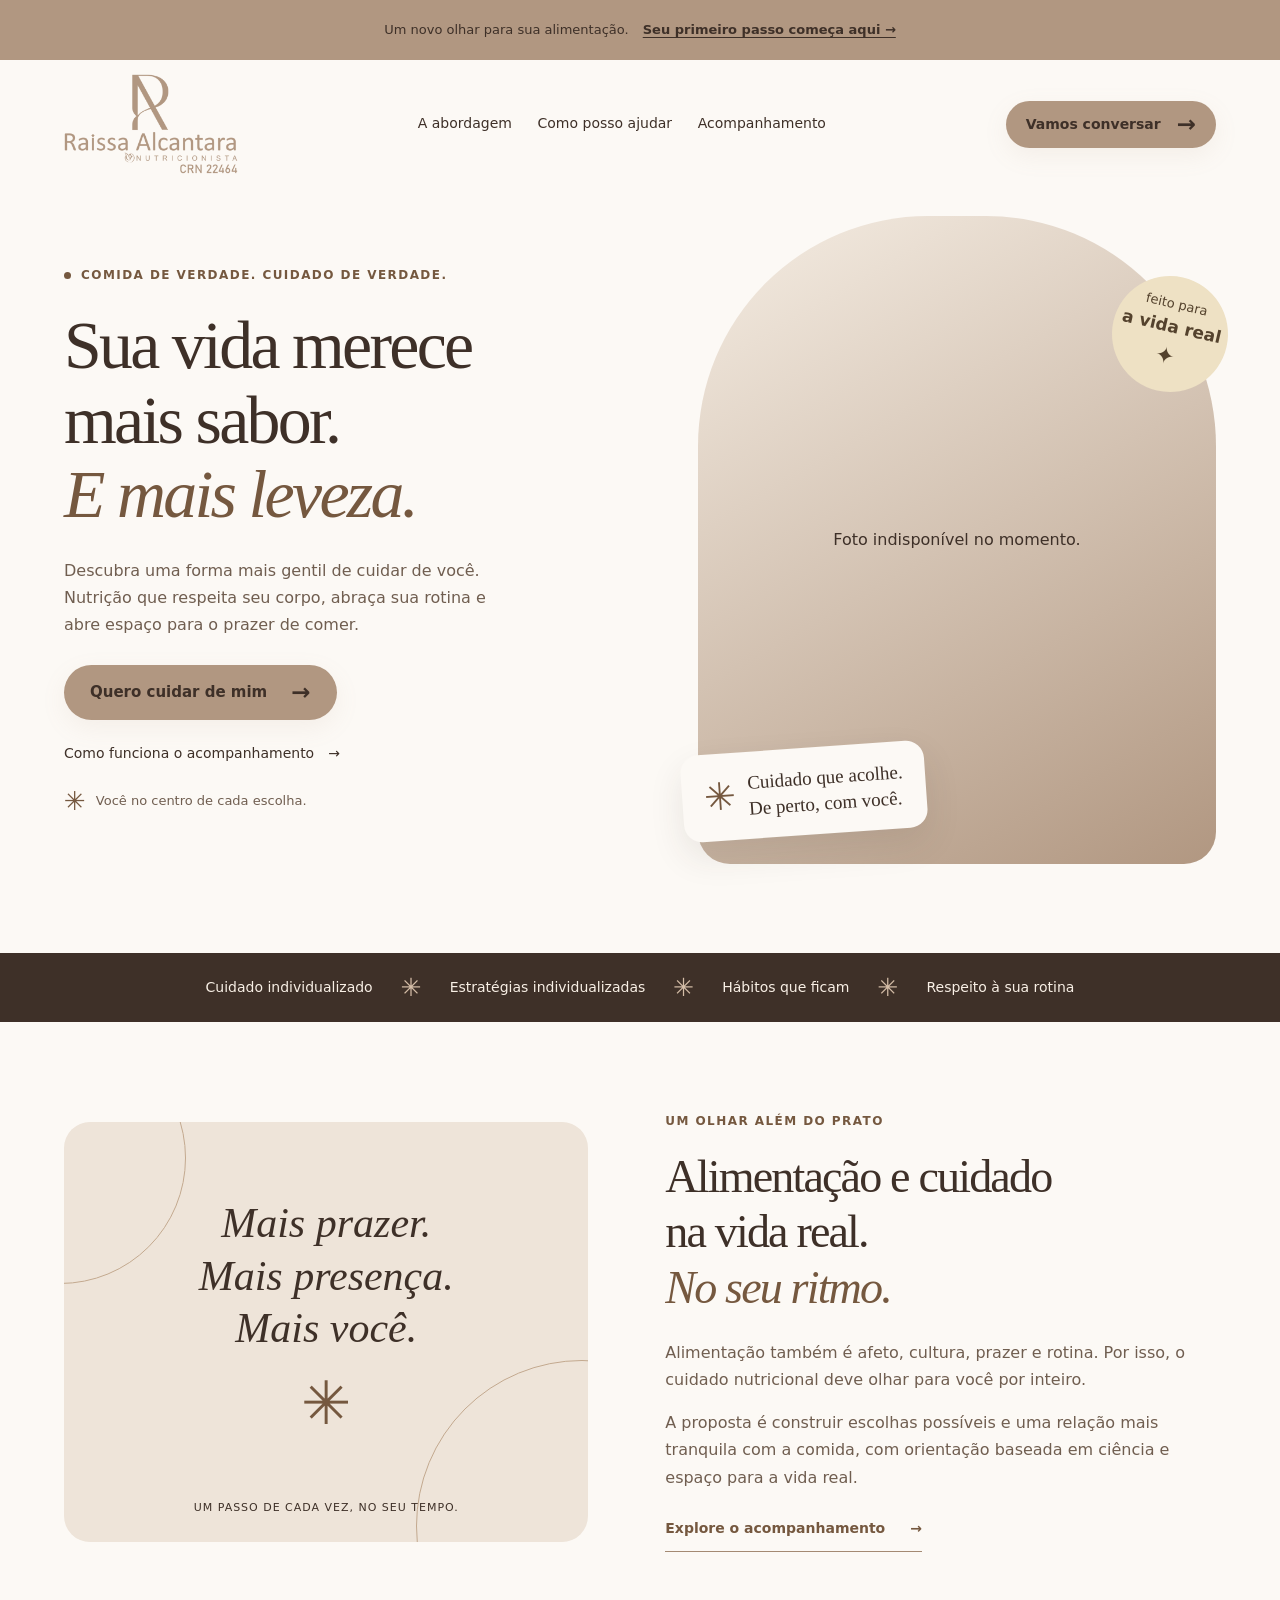
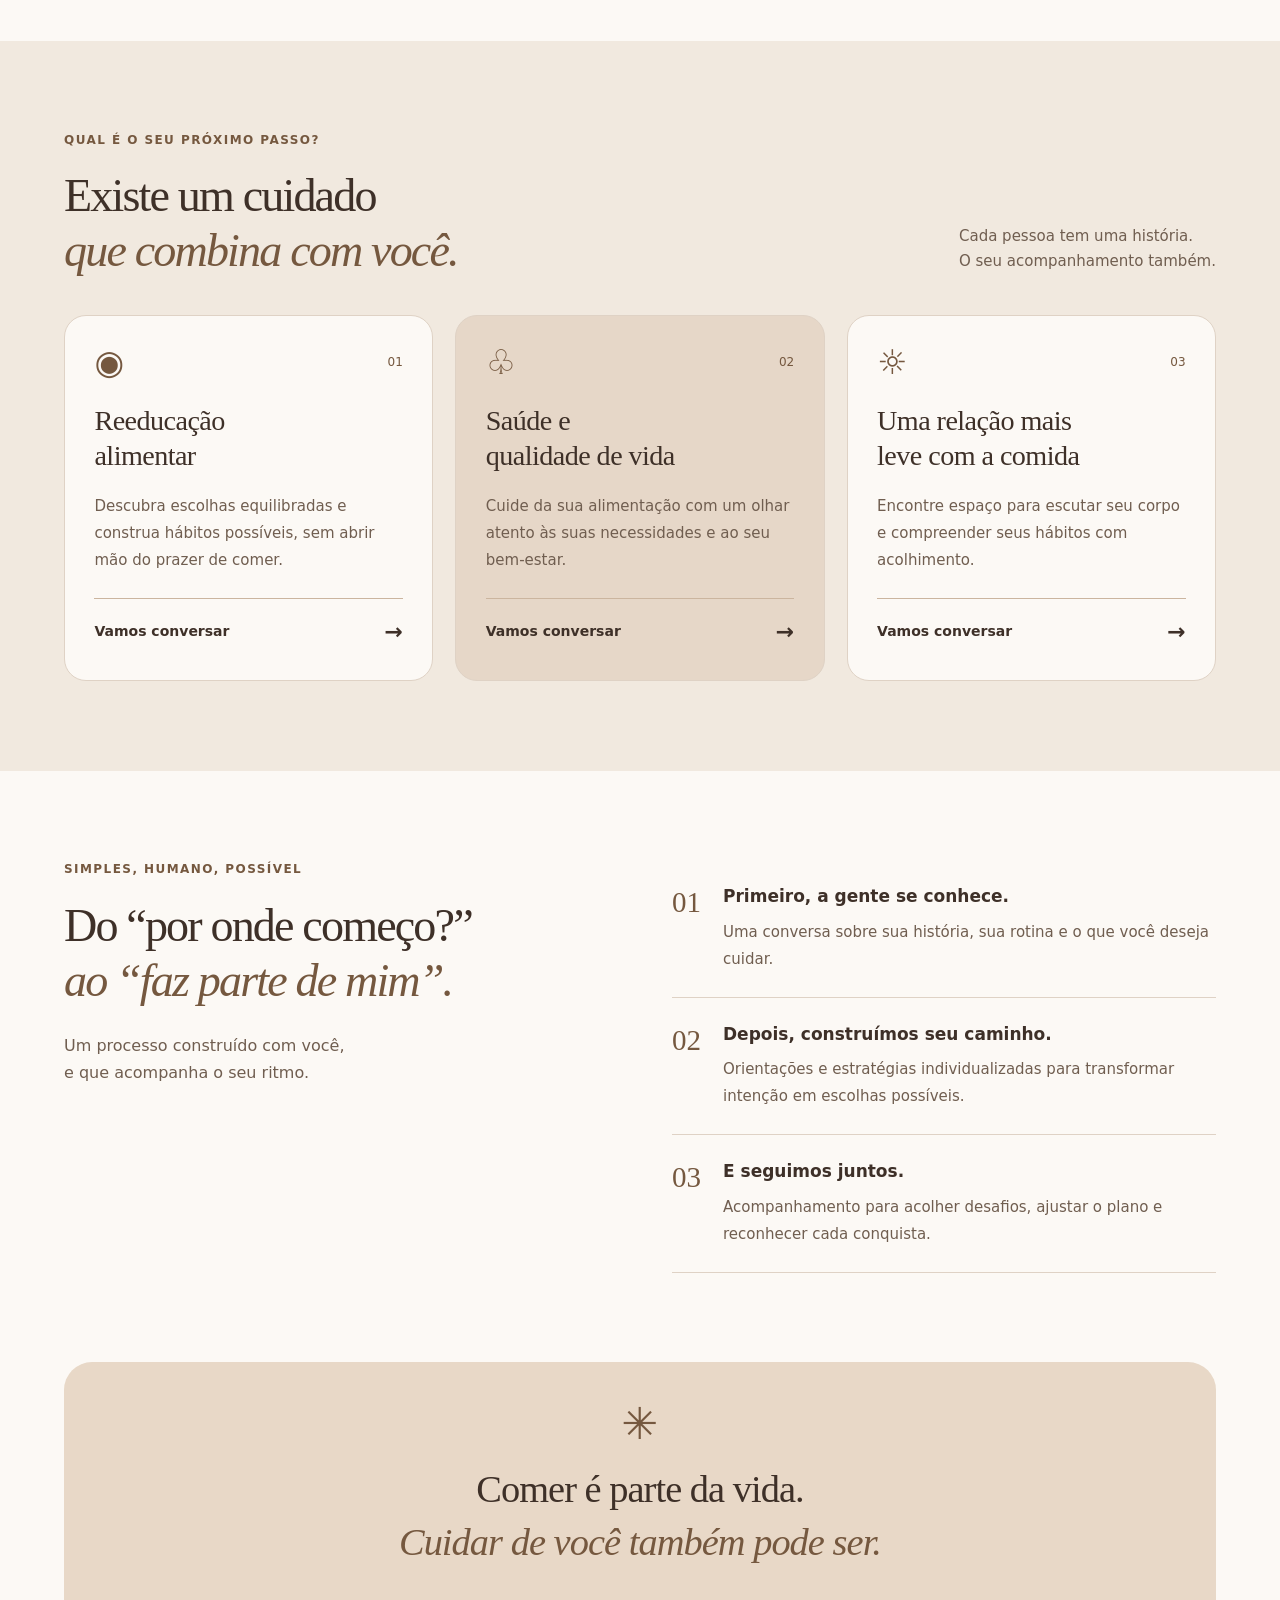
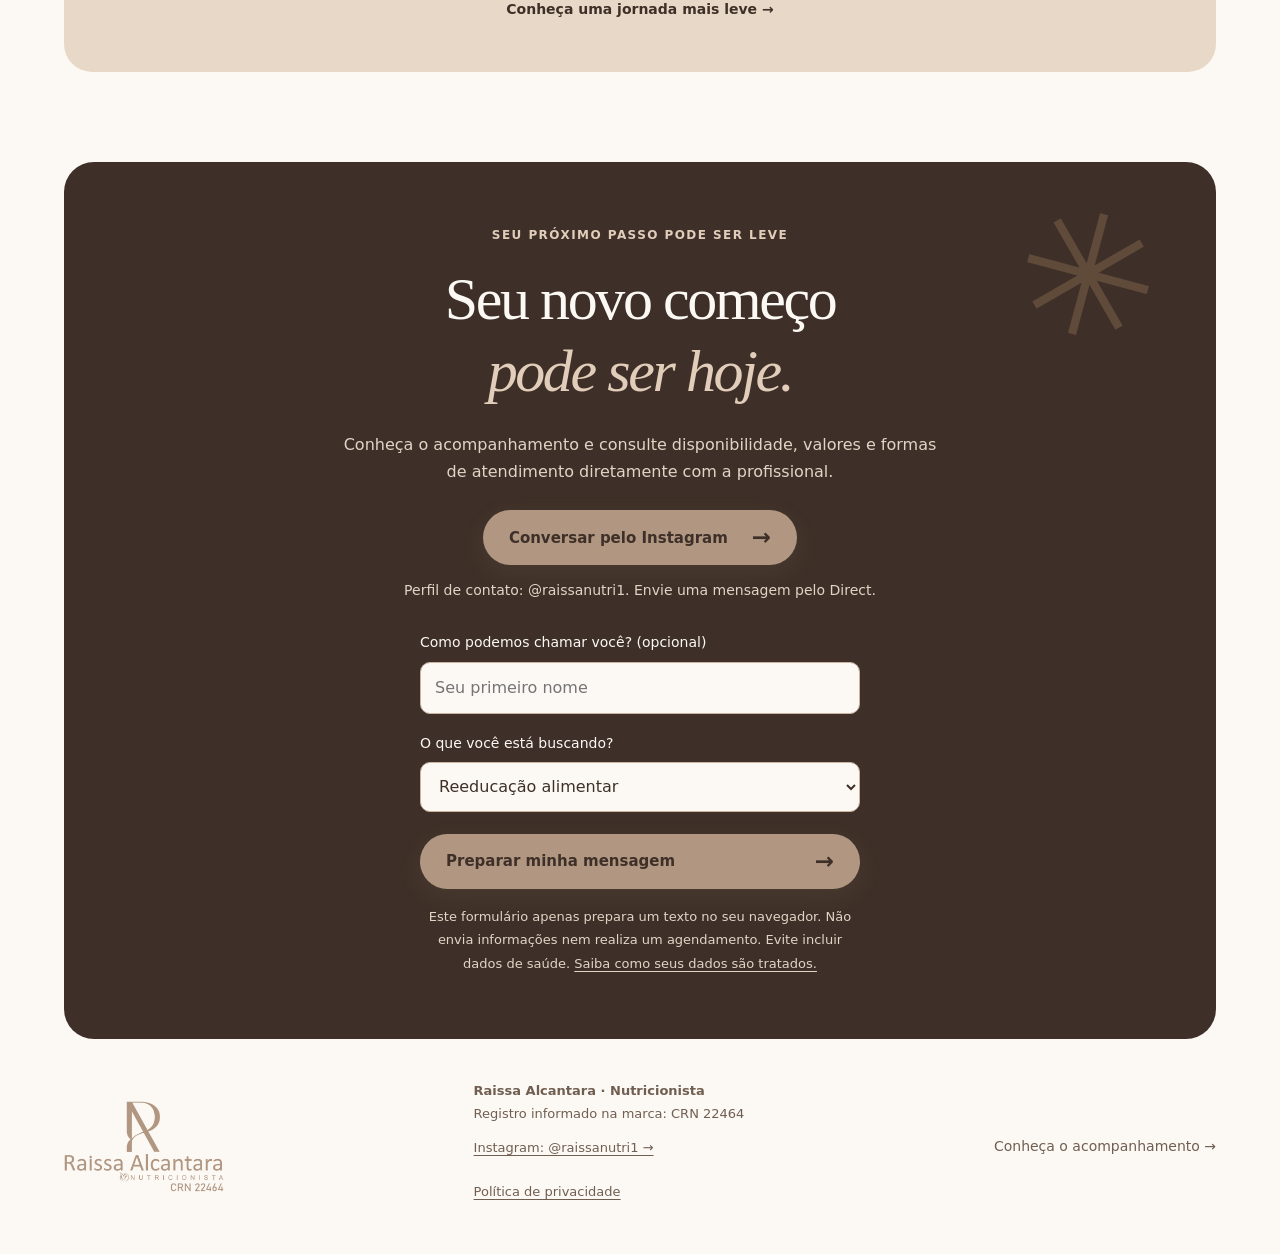
==== commit 6b96e243: "Substitui retrato pela foto fornecida via ImgBB" ====
--- a/index.html
+++ b/index.html
@@ -43,9 +43,8 @@
 <span class="tiny-flower">✳&#xfe0e;</span> Você no centro de cada escolha.</div></div>
 <div class="hero-visual portrait-hero">
 <div class="portrait-frame">
-<picture>
-<source type="image/webp" srcset="assets/nutricionista-480.webp 480w, assets/nutricionista-800.webp 800w, assets/nutricionista-1123.webp 1123w" sizes="(max-width: 767px) min(420px, 90vw), (max-width: 960px) 42vw, 520px">
-<img src="assets/nutricionista.png" alt="Retrato da nutricionista, com blusa rosa clara e sorriso acolhedor" width="1123" height="1401" fetchpriority="high" decoding="async"></picture></div>
+<img class="portrait-photo" src="https://i.ibb.co/W4MqbQ1q/3a184043-2256-4981-a2e0-7f1821a42ca5.jpg" alt="Retrato da profissional" fetchpriority="high" decoding="async" referrerpolicy="no-referrer">
+<p class="portrait-fallback" hidden role="status">Foto indisponível no momento.</p></div>
 <div class="image-label">
 <span>✳&#xfe0e;</span>
 <div>Cuidado que acolhe.<br>
--- a/style.css
+++ b/style.css
@@ -215,3 +215,5 @@
   html { scroll-behavior: auto; }
   *, *::before, *::after { transition: none !important; animation: none !important; }
 }
+
+.portrait-fallback { position: absolute; inset: 0; display: grid; place-content: center; margin: 0; padding: 32px; text-align: center; color: var(--ink); font-size: 16px; }
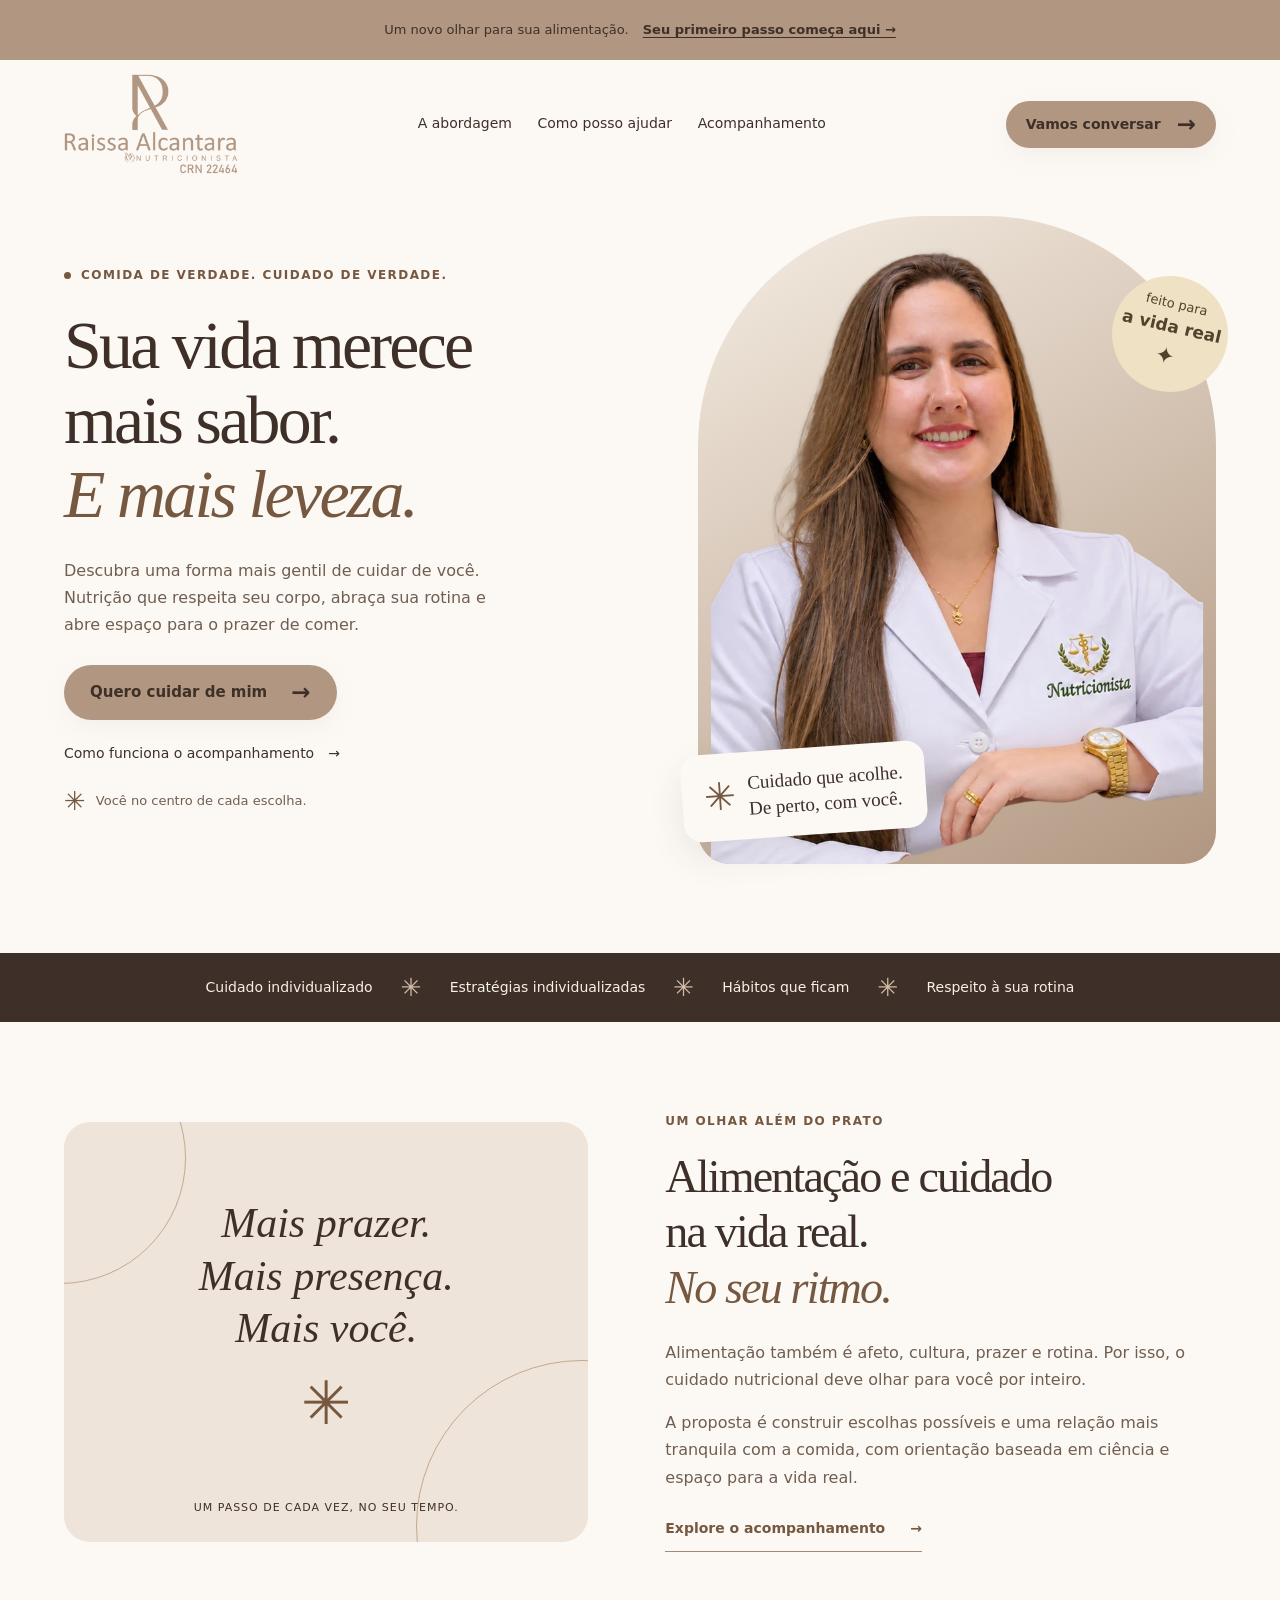
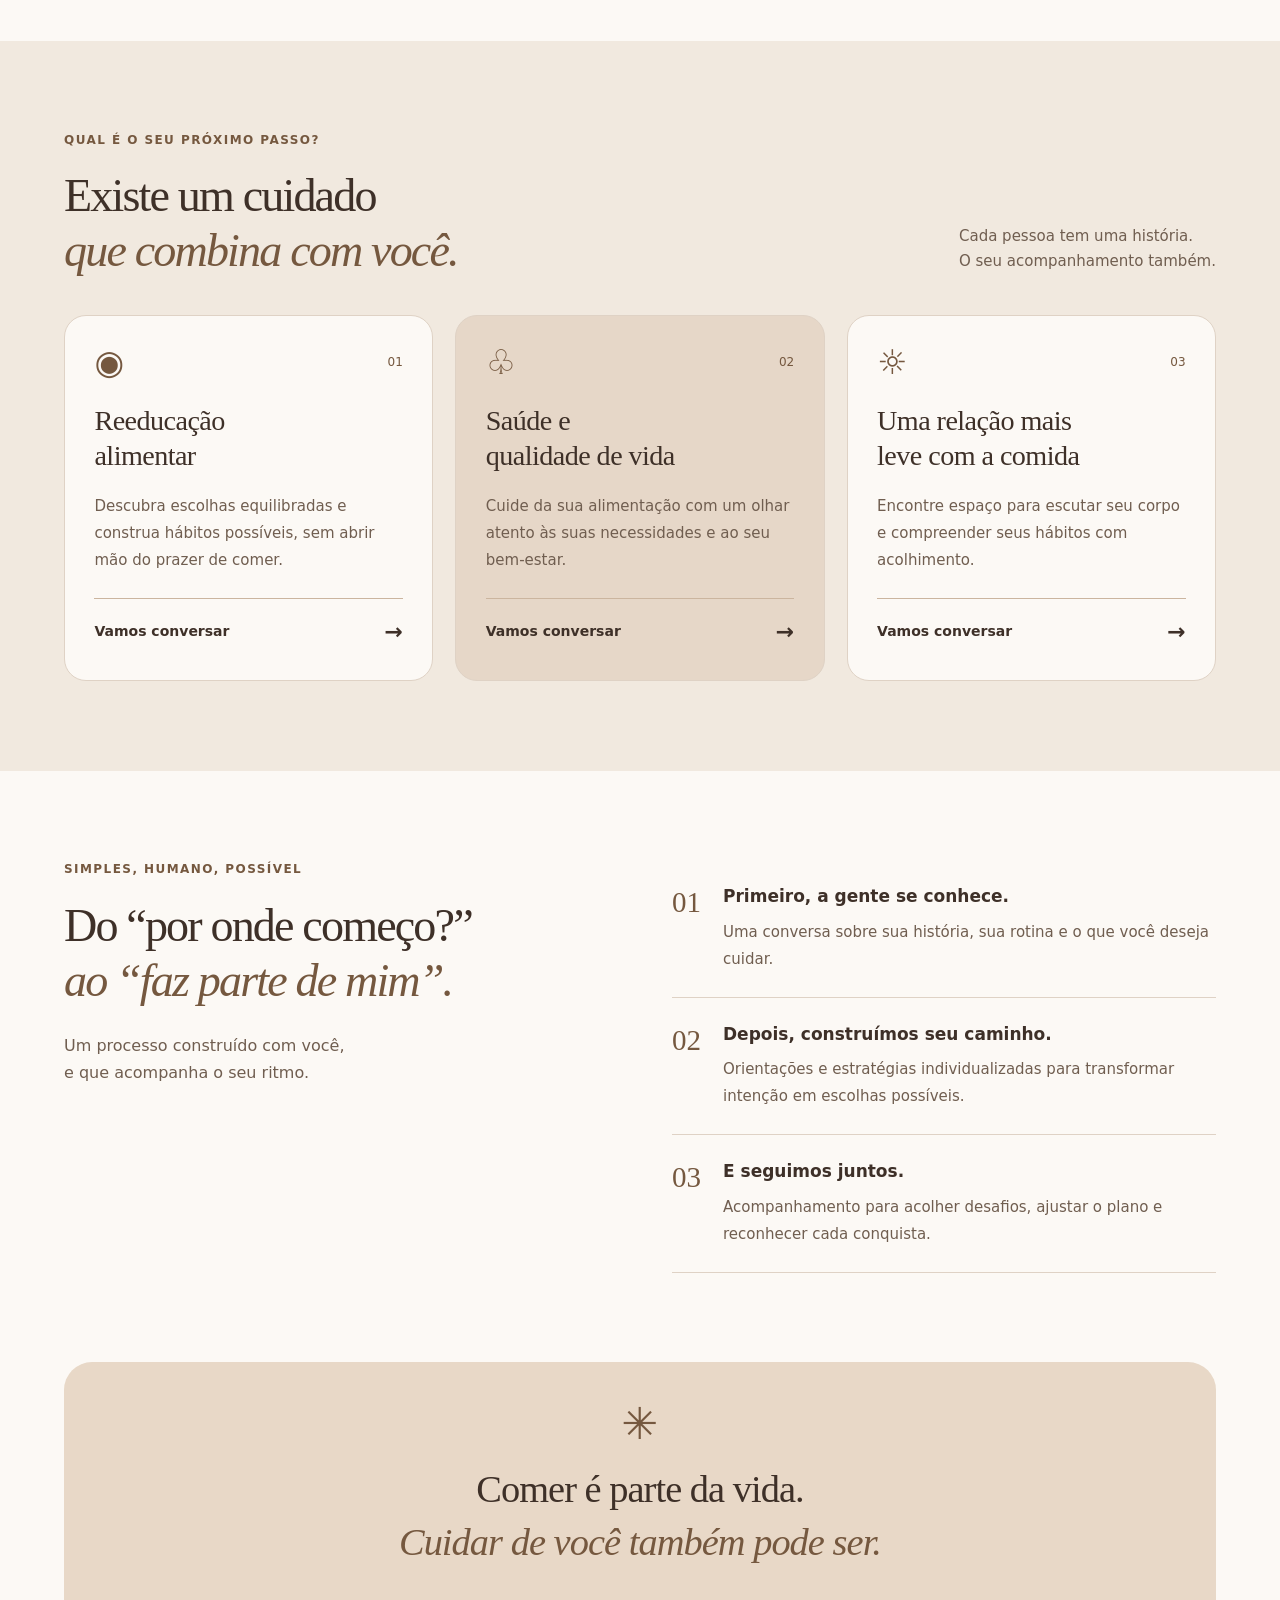
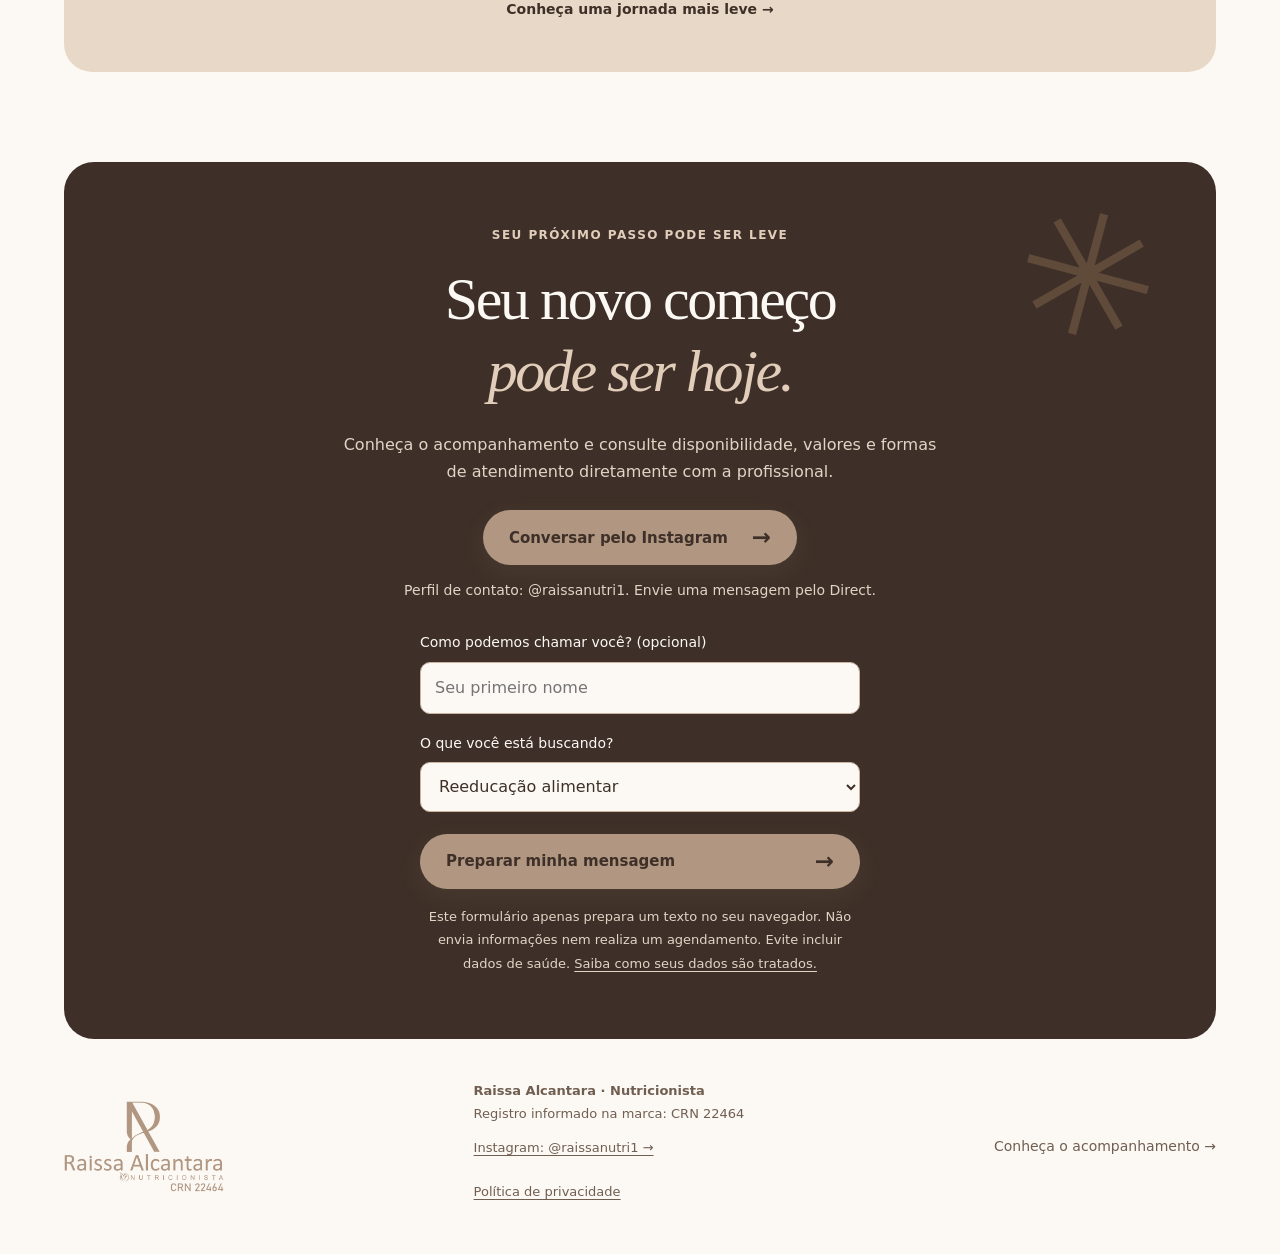
==== commit 7ffc4725: "Atualiza foto da nutricionista com recorte transparente e imagens locais" ====
--- a/index.html
+++ b/index.html
@@ -43,7 +43,9 @@
 <span class="tiny-flower">✳&#xfe0e;</span> Você no centro de cada escolha.</div></div>
 <div class="hero-visual portrait-hero">
 <div class="portrait-frame">
-<img class="portrait-photo" src="https://i.ibb.co/W4MqbQ1q/3a184043-2256-4981-a2e0-7f1821a42ca5.jpg" alt="Retrato da profissional" fetchpriority="high" decoding="async" referrerpolicy="no-referrer">
+<picture>
+<source type="image/webp" srcset="assets/raissa-retrato-480.webp 480w, assets/raissa-retrato-800.webp 800w, assets/raissa-retrato-1200.webp 1200w" sizes="(max-width: 767px) min(686px, 147vw), (max-width: 960px) 69vw, 850px">
+<img class="portrait-photo" src="assets/raissa-retrato.png" alt="Nutricionista de jaleco branco, com cabelos longos e sorriso acolhedor" width="1433" height="1098" fetchpriority="high" decoding="async"></picture>
 <p class="portrait-fallback" hidden role="status">Foto indisponível no momento.</p></div>
 <div class="image-label">
 <span>✳&#xfe0e;</span>
--- a/style.css
+++ b/style.css
@@ -217,3 +217,6 @@
 }
 
 .portrait-fallback { position: absolute; inset: 0; display: grid; place-content: center; margin: 0; padding: 32px; text-align: center; color: var(--ink); font-size: 16px; }
+
+/* O recorte local preenche a moldura mantendo a base integrada ao fundo bege. */
+.portrait-frame .portrait-photo { object-fit: cover; object-position: 44% bottom; transform: scale(.95); transform-origin: center bottom; }
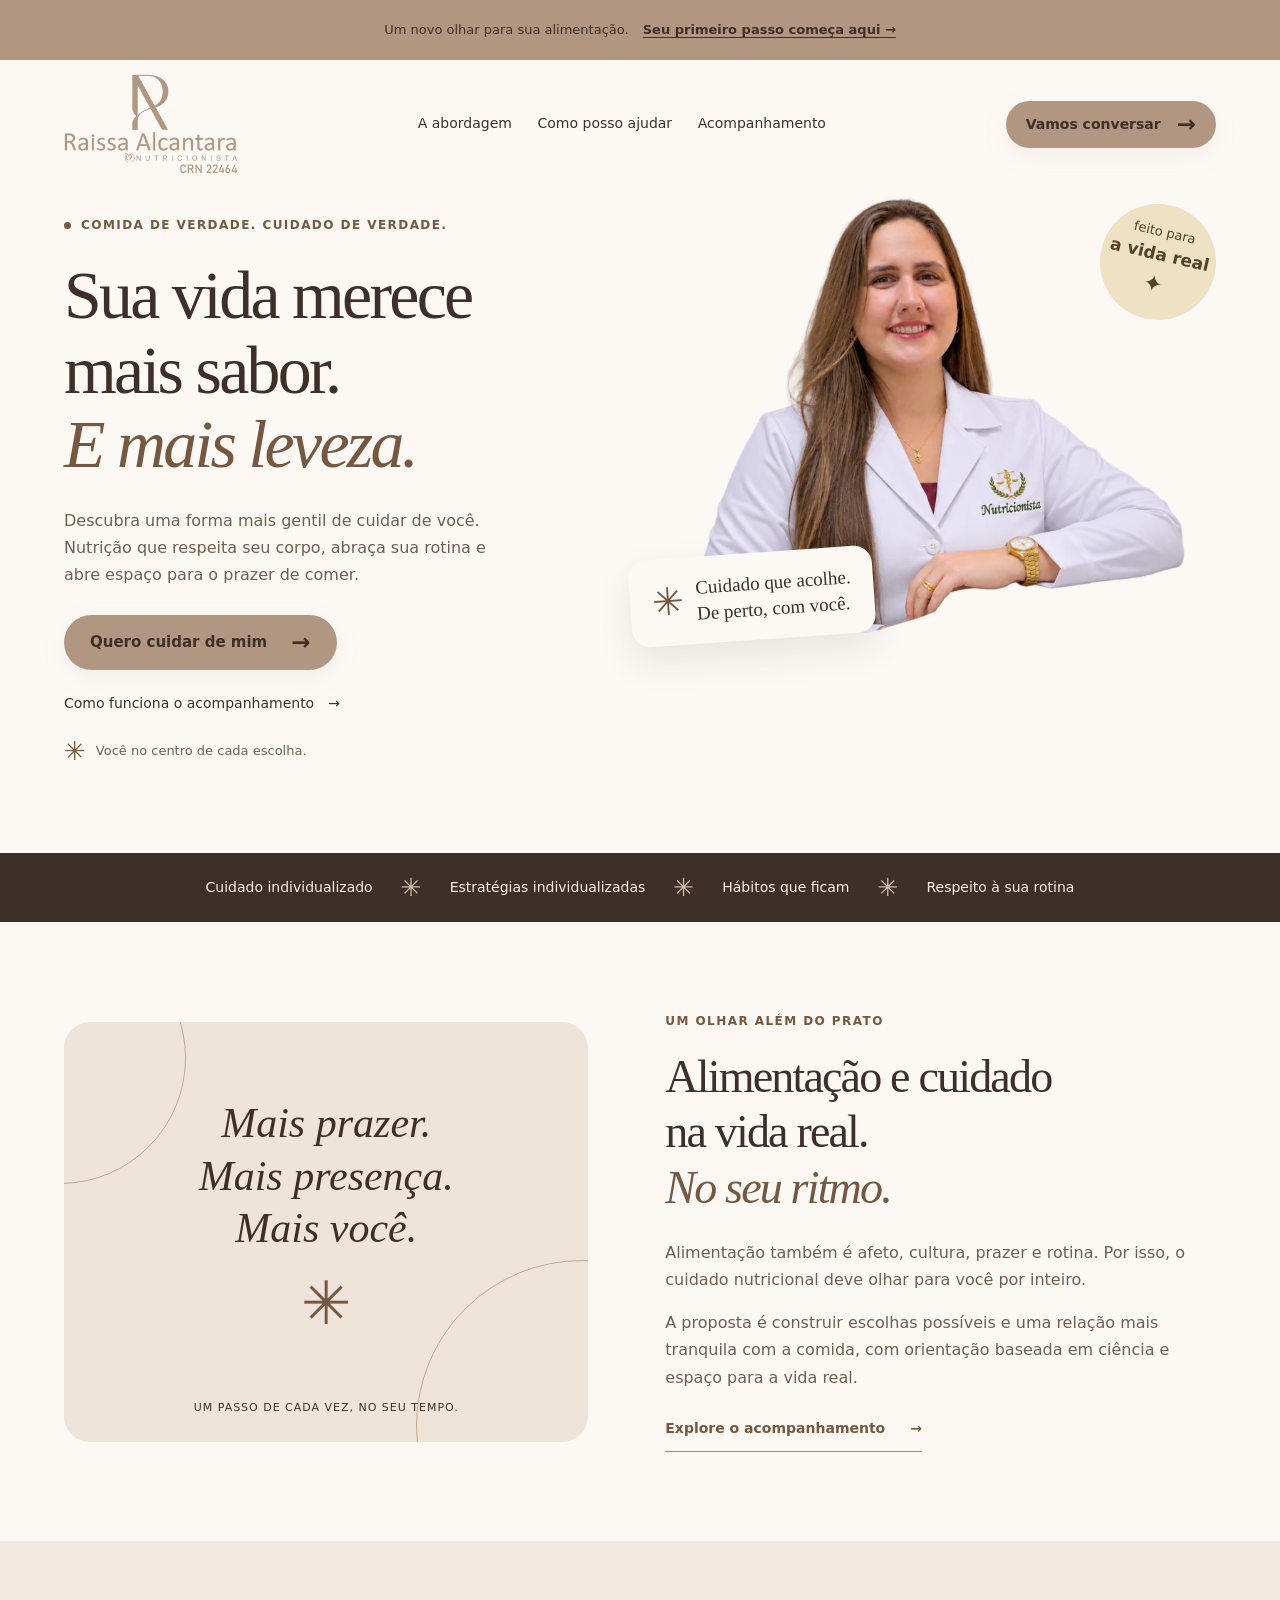
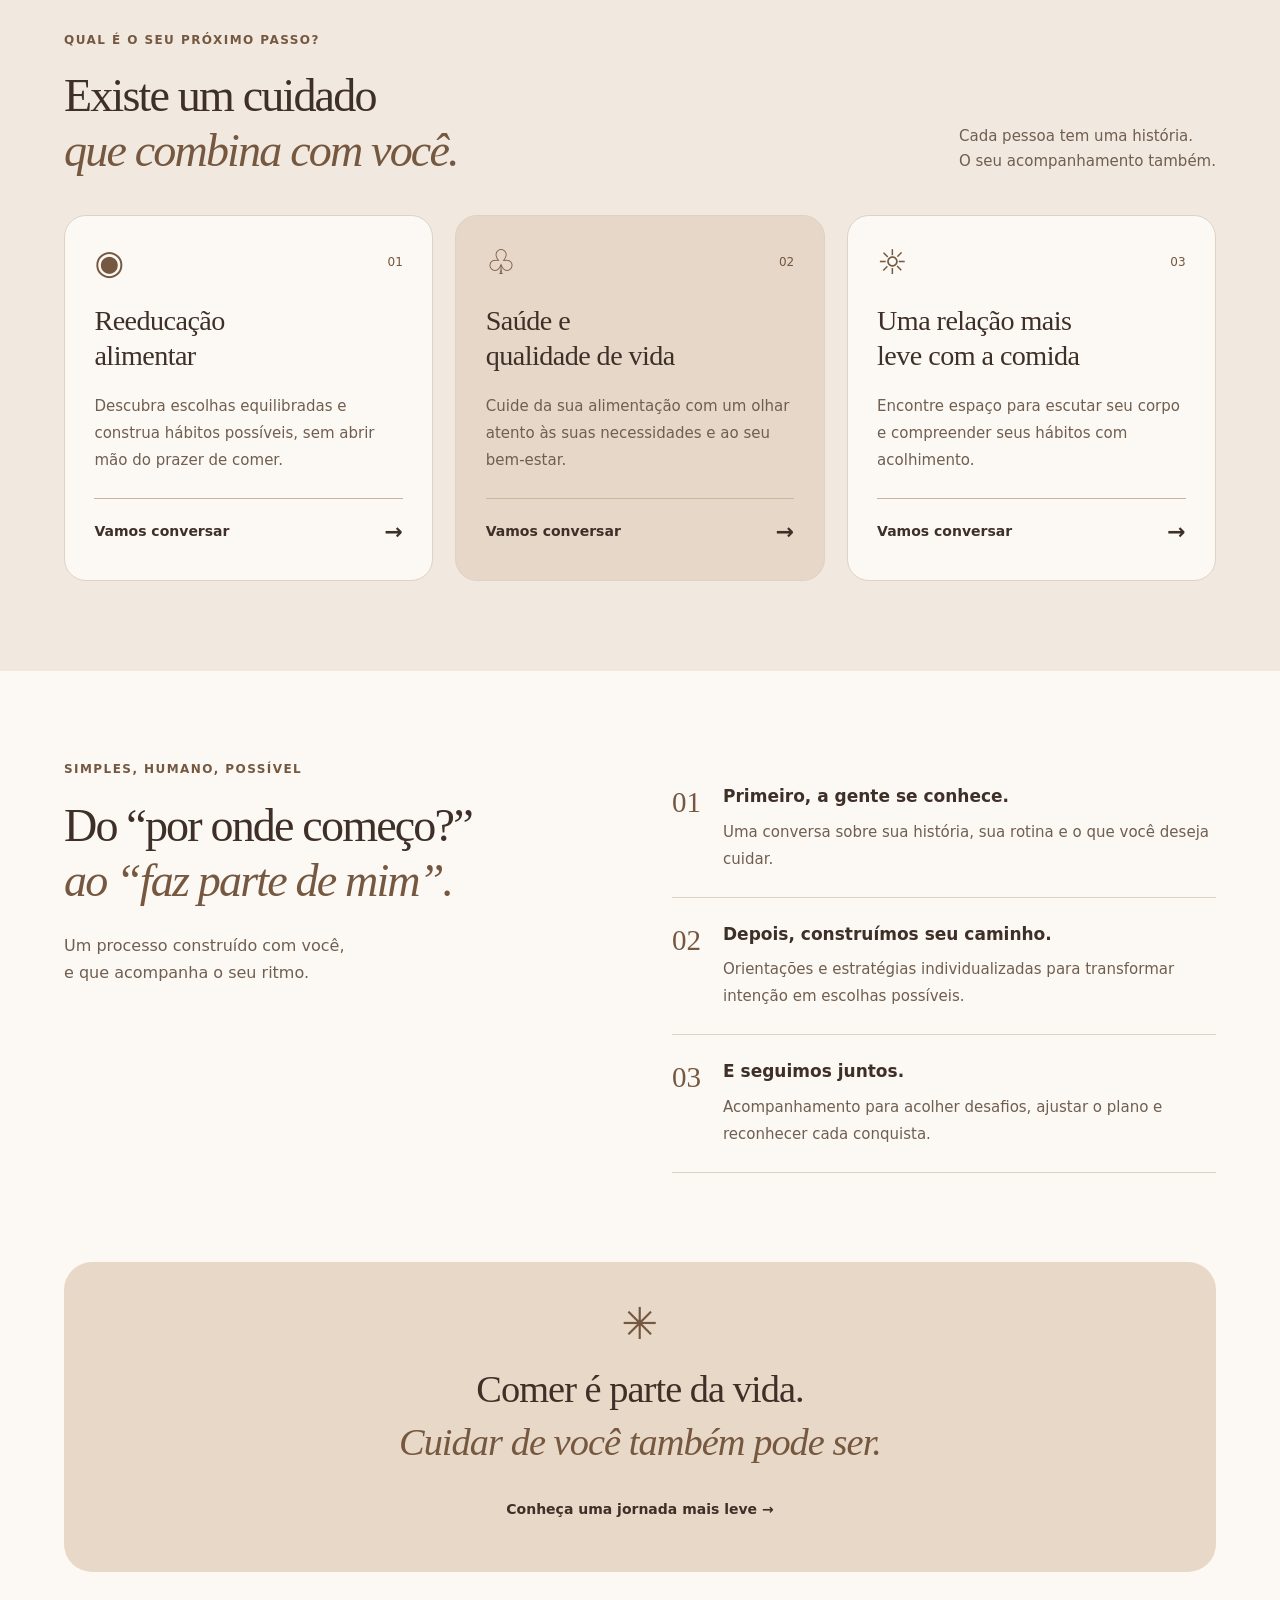
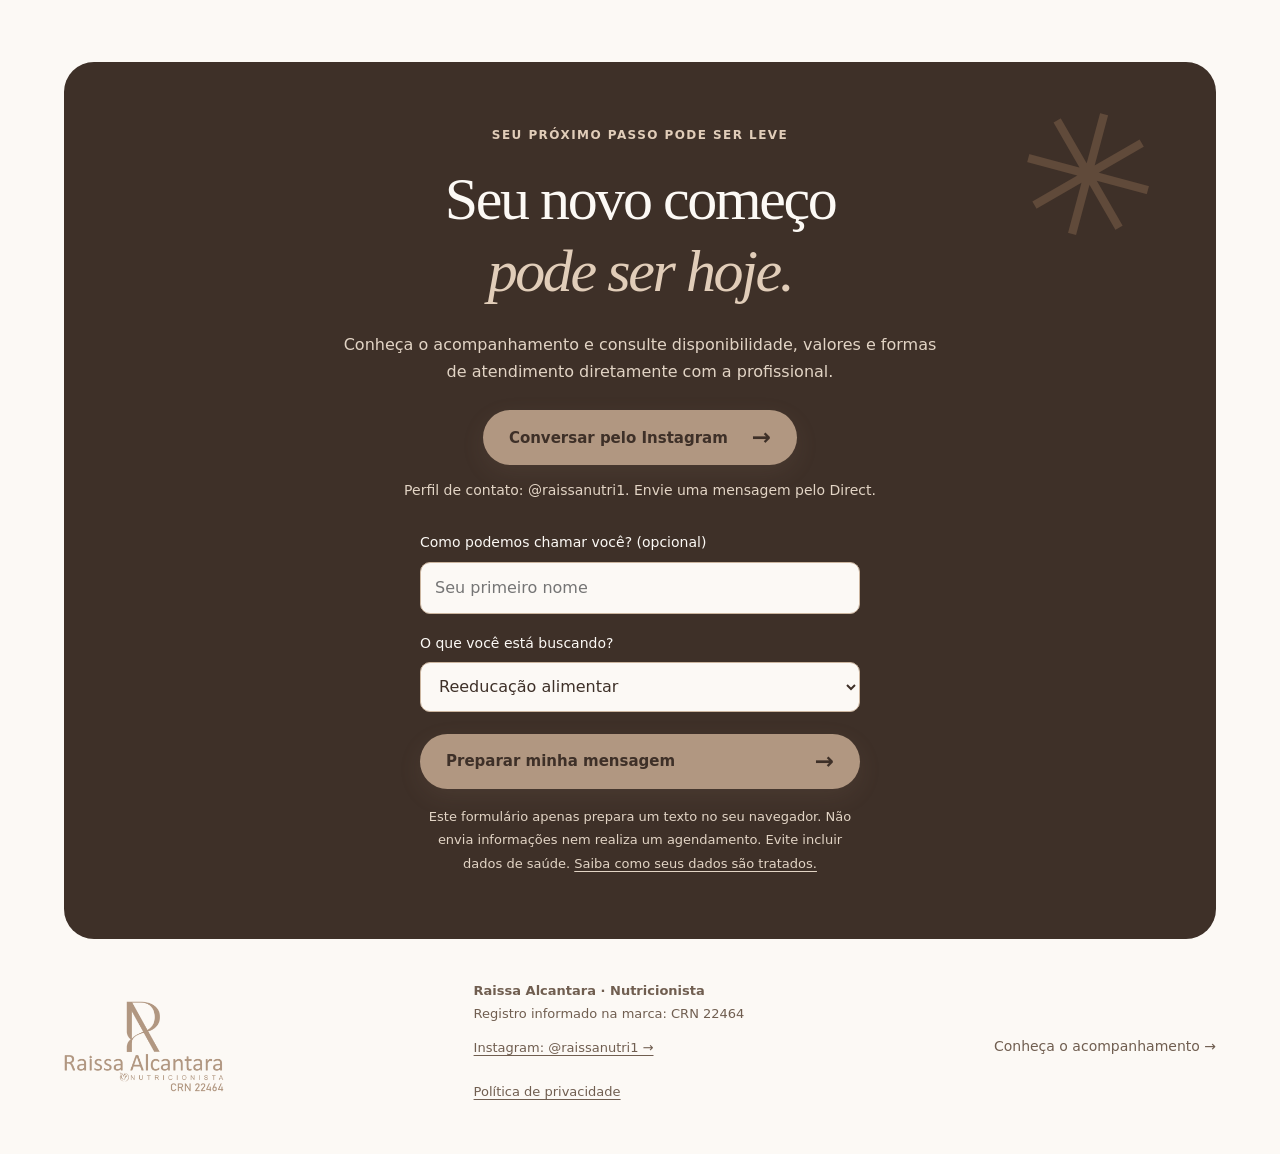
==== commit 1ef9a62b: "Eleva retrato e remove quadro marrom da abertura" ====
--- a/index.html
+++ b/index.html
@@ -44,7 +44,7 @@
 <div class="hero-visual portrait-hero">
 <div class="portrait-frame">
 <picture>
-<source type="image/webp" srcset="assets/raissa-retrato-480.webp 480w, assets/raissa-retrato-800.webp 800w, assets/raissa-retrato-1200.webp 1200w" sizes="(max-width: 767px) min(686px, 147vw), (max-width: 960px) 69vw, 850px">
+<source type="image/webp" srcset="assets/raissa-retrato-480.webp 480w, assets/raissa-retrato-800.webp 800w, assets/raissa-retrato-1200.webp 1200w" sizes="(max-width: 767px) min(420px, 90vw), (max-width: 960px) 42vw, 600px">
 <img class="portrait-photo" src="assets/raissa-retrato.png" alt="Nutricionista de jaleco branco, com cabelos longos e sorriso acolhedor" width="1433" height="1098" fetchpriority="high" decoding="async"></picture>
 <p class="portrait-fallback" hidden role="status">Foto indisponível no momento.</p></div>
 <div class="image-label">
--- a/style.css
+++ b/style.css
@@ -51,14 +51,14 @@
 .hero-note { display: flex; align-items: center; gap: 10px; color: var(--muted); font-size: 13px; margin-top: 12px; }
 .tiny-flower { color: var(--accent-ink); font-size: 26px; line-height: 1; }
 .hero-visual { position: relative; width: 100%; }
-.portrait-hero { aspect-ratio: 4 / 5; max-width: 520px; justify-self: end; isolation: isolate; }
-.portrait-frame { position: absolute; inset: 0; background: linear-gradient(150deg, #f5ede3, #b19781); border-radius: 230px 230px 32px 32px; overflow: hidden; }
+.portrait-hero { aspect-ratio: 1433 / 1098; width: 110%; max-width: 600px; justify-self: end; align-self: start; margin-top: -20px; isolation: isolate; }
+.portrait-frame { position: absolute; inset: 0; background: none; border-radius: 0; overflow: visible; }
 .portrait-frame picture { display: block; width: 100%; height: 100%; }
-.portrait-frame img { position: absolute; inset: 0; width: 100%; height: 100%; object-fit: contain; object-position: center bottom; }
-.image-label { position: absolute; z-index: 2; bottom: 28px; left: -16px; display: flex; align-items: center; gap: 12px; background: var(--cream); border-radius: 18px; padding: 18px 22px; font: 19px/1.35 Georgia, serif; box-shadow: 0 15px 35px #3e30281a; transform: rotate(-4deg); }
+.portrait-frame img { position: absolute; inset: 0; width: 100%; height: 100%; object-fit: contain; object-position: center top; }
+.image-label { position: absolute; z-index: 2; bottom: -8px; left: -16px; display: flex; align-items: center; gap: 12px; background: var(--cream); border-radius: 18px; padding: 18px 22px; font: 19px/1.35 Georgia, serif; box-shadow: 0 15px 35px #3e30281a; transform: rotate(-4deg); }
 .image-label > span { font-size: 38px; color: var(--accent-ink); }
 .image-label strong { font-weight: 400; }
-.visual-sticker { position: absolute; right: -12px; top: 60px; z-index: 2; display: flex; flex-direction: column; align-items: center; justify-content: center; width: 116px; height: 116px; background: #eee1c4; color: #54422d; border-radius: 50%; font-size: 13px; line-height: 1.5; transform: rotate(13deg); }
+.visual-sticker { position: absolute; right: 0; top: 8px; z-index: 2; display: flex; flex-direction: column; align-items: center; justify-content: center; width: 116px; height: 116px; background: #eee1c4; color: #54422d; border-radius: 50%; font-size: 13px; line-height: 1.5; transform: rotate(13deg); }
 .visual-sticker strong { font-size: 17px; }
 .visual-sticker span { font-size: 23px; }
 .values-strip { display: flex; align-items: center; justify-content: center; flex-wrap: wrap; gap: 16px 28px; background: var(--ink); color: #f8efe5; padding: 22px var(--gutter); font-size: 14px; }
@@ -149,10 +149,11 @@
   .mobile-menu nav a { min-height: 48px; padding: 10px 14px; border-radius: 8px; font-size: 16px; }
   .mobile-menu nav a:hover, .mobile-menu nav a:focus-visible { background: var(--surface); }
   .hero { gap: 32px; }
+  .portrait-hero { width: 100%; margin-top: 0; }
   h1 { font-size: clamp(42px, 5.7vw, 58px); }
-  .image-label { left: 0; bottom: 20px; font-size: 16px; padding: 14px 16px; gap: 8px; }
+  .image-label { left: 0; bottom: -8px; font-size: 16px; padding: 14px 16px; gap: 8px; }
   .image-label > span { font-size: 30px; }
-  .visual-sticker { width: 92px; height: 92px; right: 0; top: 30px; font-size: 12px; }
+  .visual-sticker { width: 92px; height: 92px; right: 0; top: 0; font-size: 12px; }
   .visual-sticker strong { font-size: 14px; }
   .values-strip { gap: 14px 22px; }
   .values-strip i { display: none; }
@@ -167,7 +168,7 @@
 }
 @media (max-width: 767px) {
   .hero, .about, .journey { grid-template-columns: minmax(0, 1fr); }
-  .hero { padding-top: 16px; gap: 36px; }
+  .hero { padding-top: 16px; gap: 24px; }
   h1 { font-size: clamp(38px, 8vw, 60px); }
   .hero-copy { max-width: 560px; }
   .hero-copy > p { max-width: none; }
@@ -195,8 +196,7 @@
   .hero-copy > .button { width: 100%; }
   .hero-secondary { font-size: 14px; }
   .hero-note { font-size: 12px; }
-  .portrait-frame { border-radius: 180px 180px 26px 26px; }
-  .image-label { bottom: 16px; }
+  .image-label { bottom: -8px; }
   .values-strip { display: grid; grid-template-columns: repeat(2, minmax(0, 1fr)); font-size: 13px; text-align: center; gap: 16px; }
   .art-caption { font-size: 10px; }
   .cards { grid-template-columns: minmax(0, 1fr); gap: 18px; }
@@ -218,5 +218,5 @@
 
 .portrait-fallback { position: absolute; inset: 0; display: grid; place-content: center; margin: 0; padding: 32px; text-align: center; color: var(--ink); font-size: 16px; }
 
-/* O recorte local preenche a moldura mantendo a base integrada ao fundo bege. */
-.portrait-frame .portrait-photo { object-fit: cover; object-position: 44% bottom; transform: scale(.95); transform-origin: center bottom; }
+/* O retrato mantém o recorte inteiro, livre sobre o fundo claro. */
+.portrait-frame .portrait-photo { object-fit: contain; object-position: center top; transform: none; }
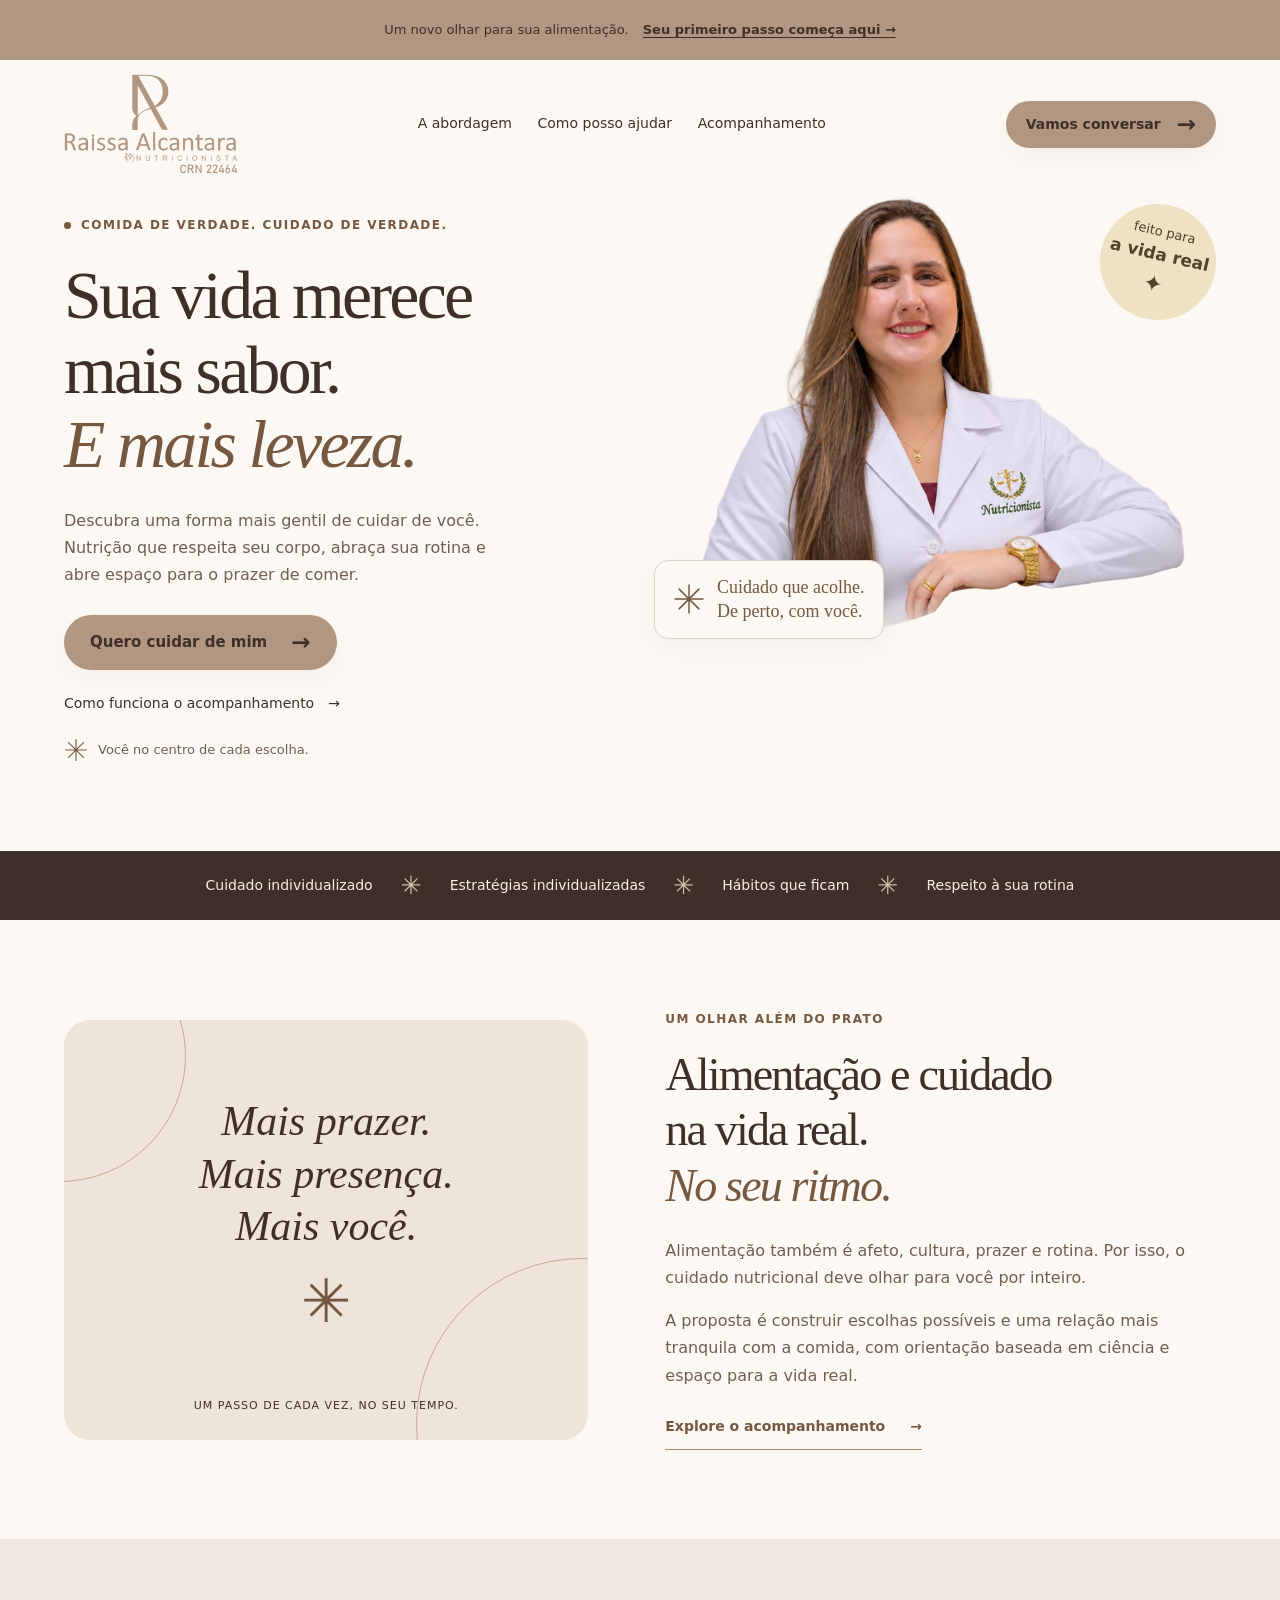
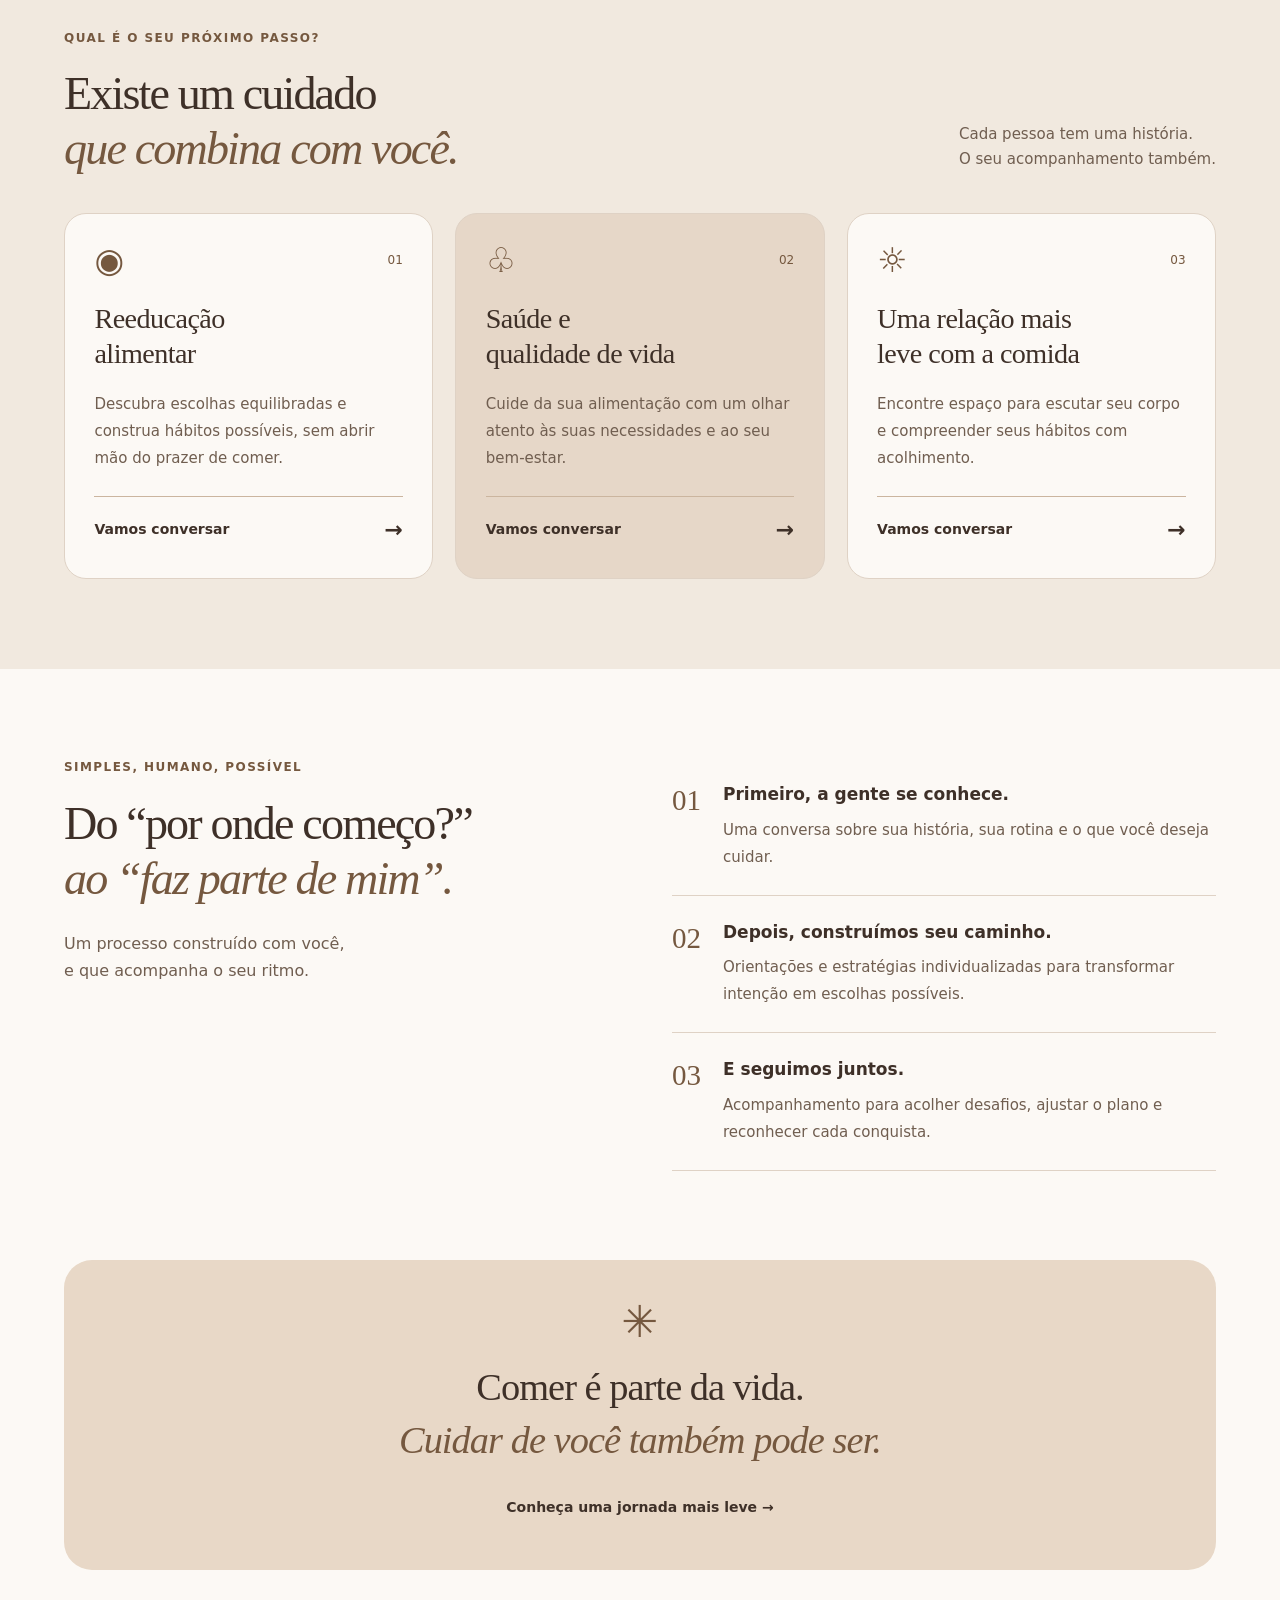
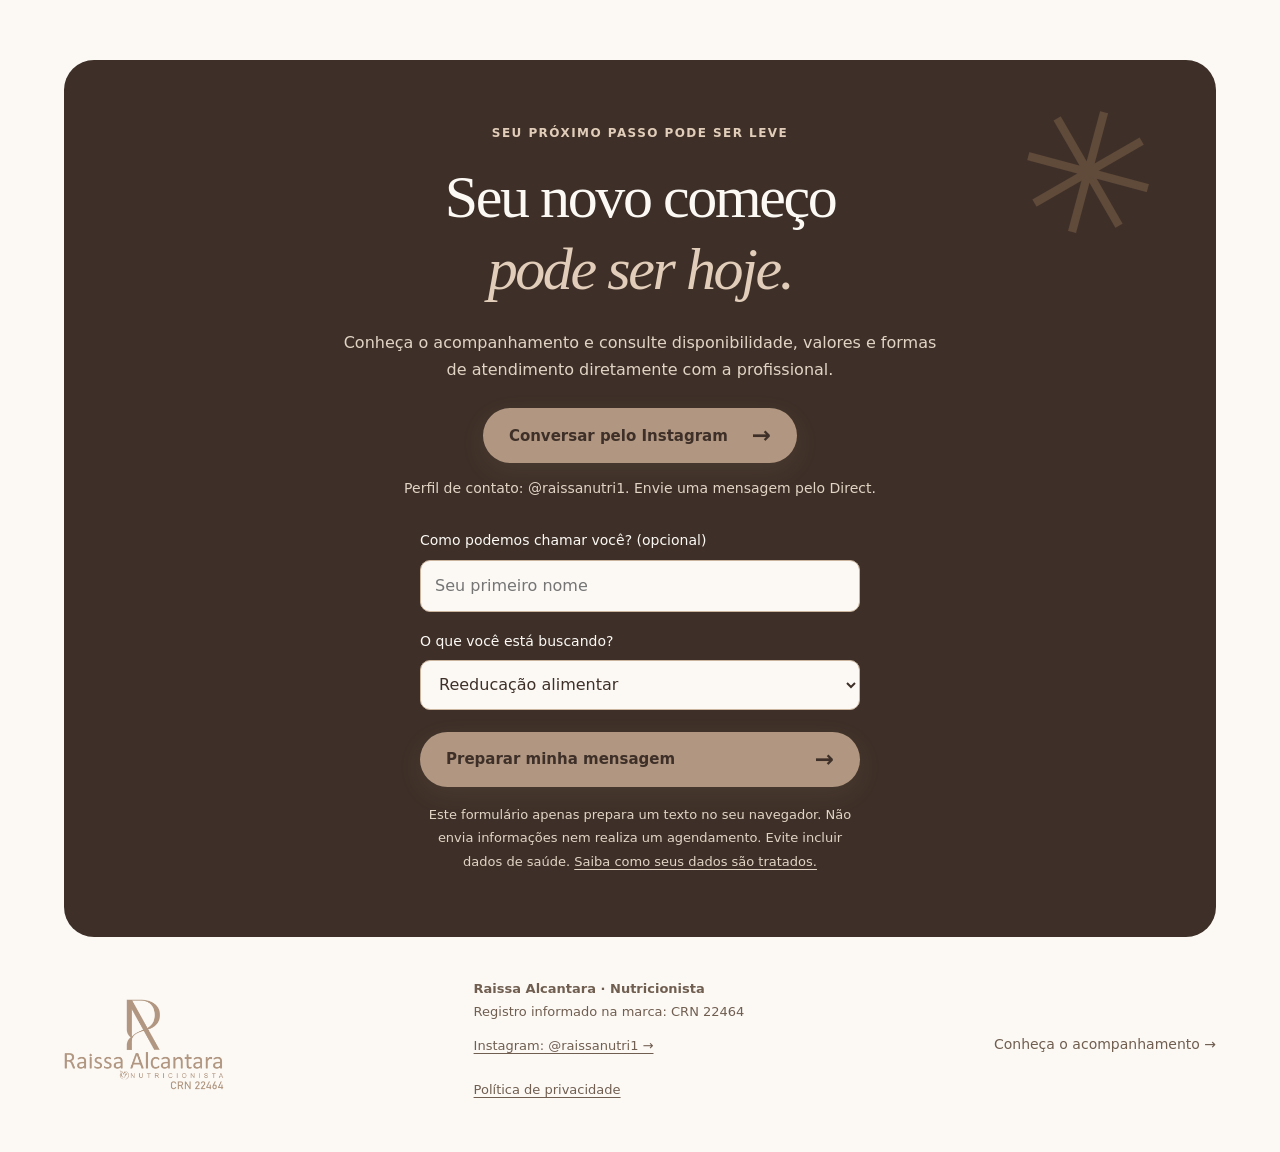
==== commit 8d149a4a: "Refina integração do retrato com base suave e detalhes em bege" ====
--- a/index.html
+++ b/index.html
@@ -40,7 +40,7 @@
 <a class="button" href="#contato">Quero cuidar de mim <span>→</span></a>
 <a class="hero-secondary" href="acompanhamento.html">Como funciona o acompanhamento <span>→</span></a>
 <div class="hero-note">
-<span class="tiny-flower">✳&#xfe0e;</span> Você no centro de cada escolha.</div></div>
+<span class="tiny-flower" aria-hidden="true"><img class="hero-spark" src="assets/simbolo-cuidado.svg" alt="" width="24" height="24"></span> Você no centro de cada escolha.</div></div>
 <div class="hero-visual portrait-hero">
 <div class="portrait-frame">
 <picture>
@@ -48,7 +48,7 @@
 <img class="portrait-photo" src="assets/raissa-retrato.png" alt="Nutricionista de jaleco branco, com cabelos longos e sorriso acolhedor" width="1433" height="1098" fetchpriority="high" decoding="async"></picture>
 <p class="portrait-fallback" hidden role="status">Foto indisponível no momento.</p></div>
 <div class="image-label">
-<span>✳&#xfe0e;</span>
+<span aria-hidden="true"><img class="hero-spark" src="assets/simbolo-cuidado.svg" alt="" width="32" height="32"></span>
 <div>Cuidado que acolhe.<br>
 <strong>De perto, com você.</strong></div></div>
 <div class="visual-sticker">feito para<br>
--- a/style.css
+++ b/style.css
@@ -220,3 +220,15 @@
 
 /* O retrato mantém o recorte inteiro, livre sobre o fundo claro. */
 .portrait-frame .portrait-photo { object-fit: contain; object-position: center top; transform: none; }
+
+/* Acabamento do recorte: base suave e assinatura nos tons da identidade. */
+.portrait-photo {
+  -webkit-mask-image: linear-gradient(to bottom, #000 0%, #000 92%, transparent 100%);
+  mask-image: linear-gradient(to bottom, #000 0%, #000 92%, transparent 100%);
+}
+.image-label { left: 8px; bottom: -6px; padding: 14px 18px; gap: 12px; border: 1px solid var(--line); border-radius: 14px; box-shadow: 0 8px 24px #3e30280d; transform: none; color: var(--accent-ink); font-size: 18px; }
+.image-label > span { display: flex; align-items: center; line-height: 1; }
+.hero-spark { display: block; flex-shrink: 0; }
+.tiny-flower { display: flex; align-items: center; }
+@media (max-width: 960px) { .image-label { font-size: 16px; } }
+@media (max-width: 640px) { .image-label { left: 0; bottom: -24px; padding: 12px 14px; } }
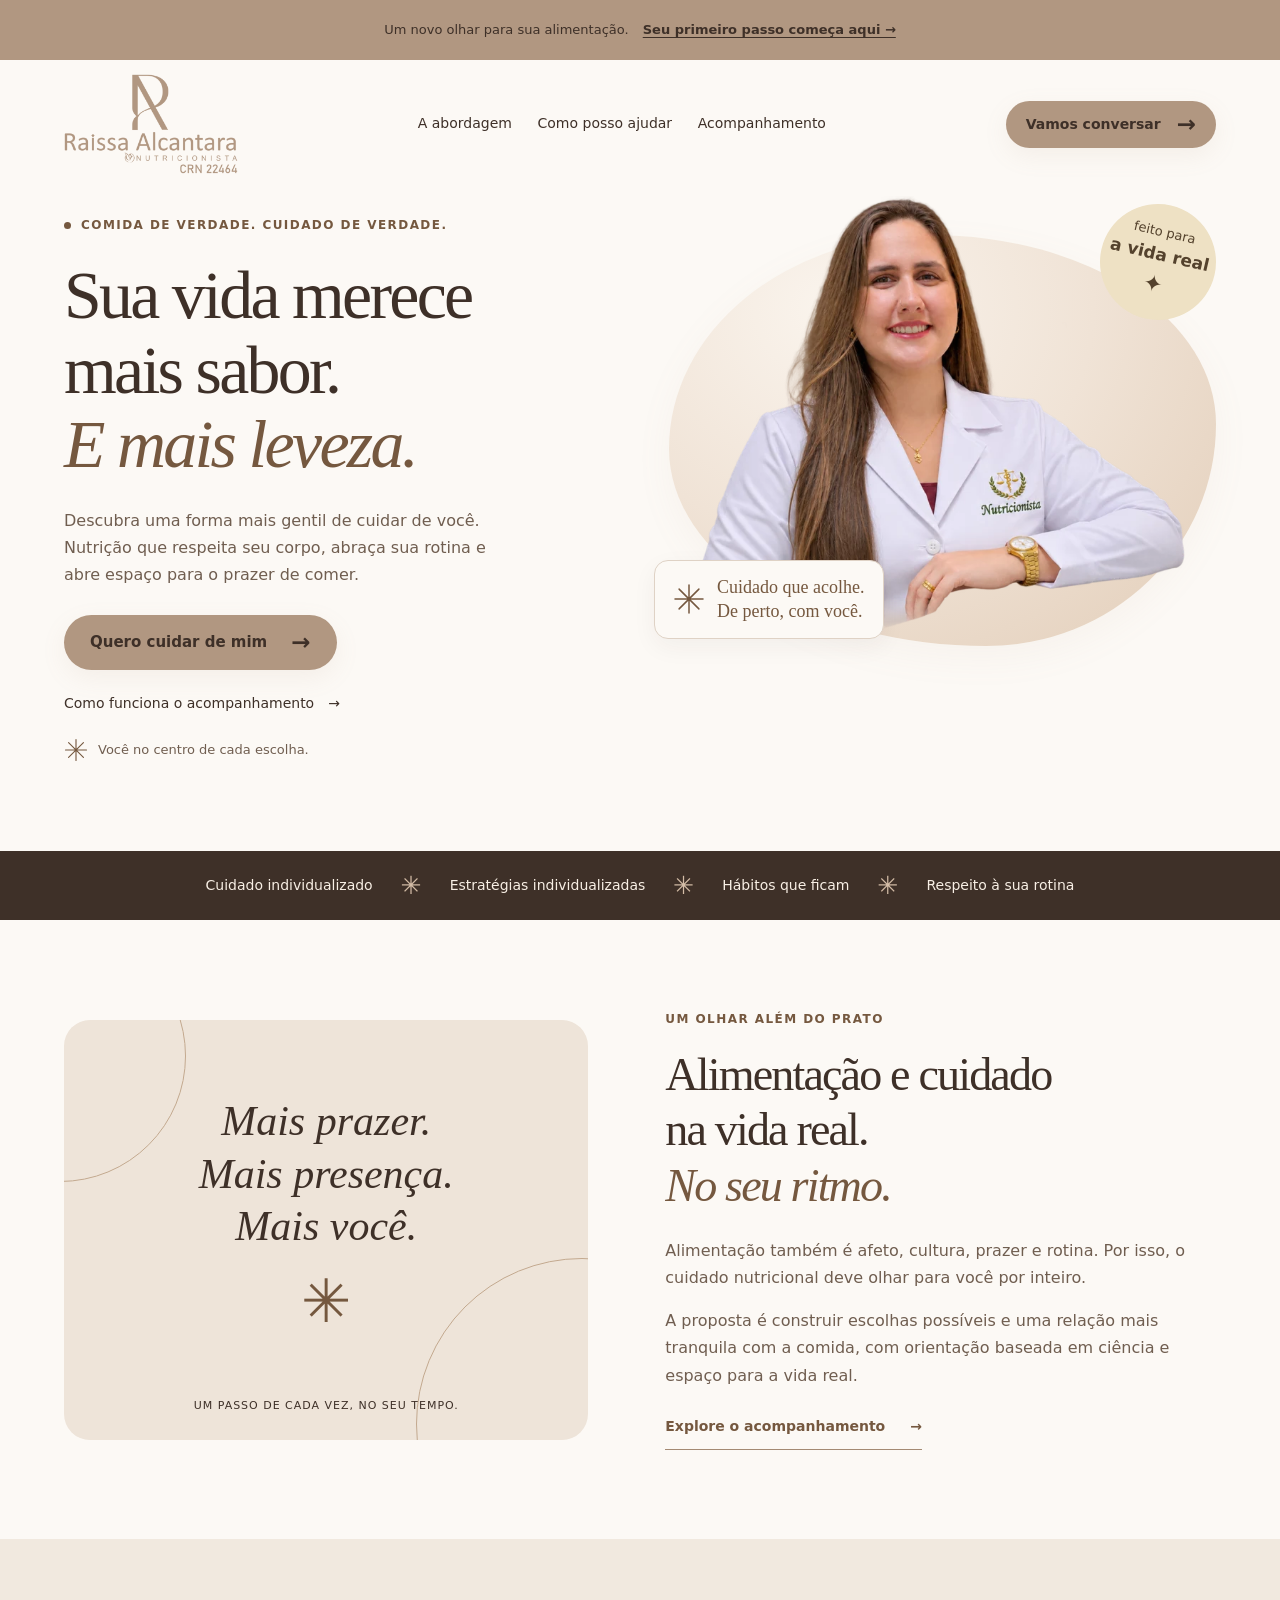
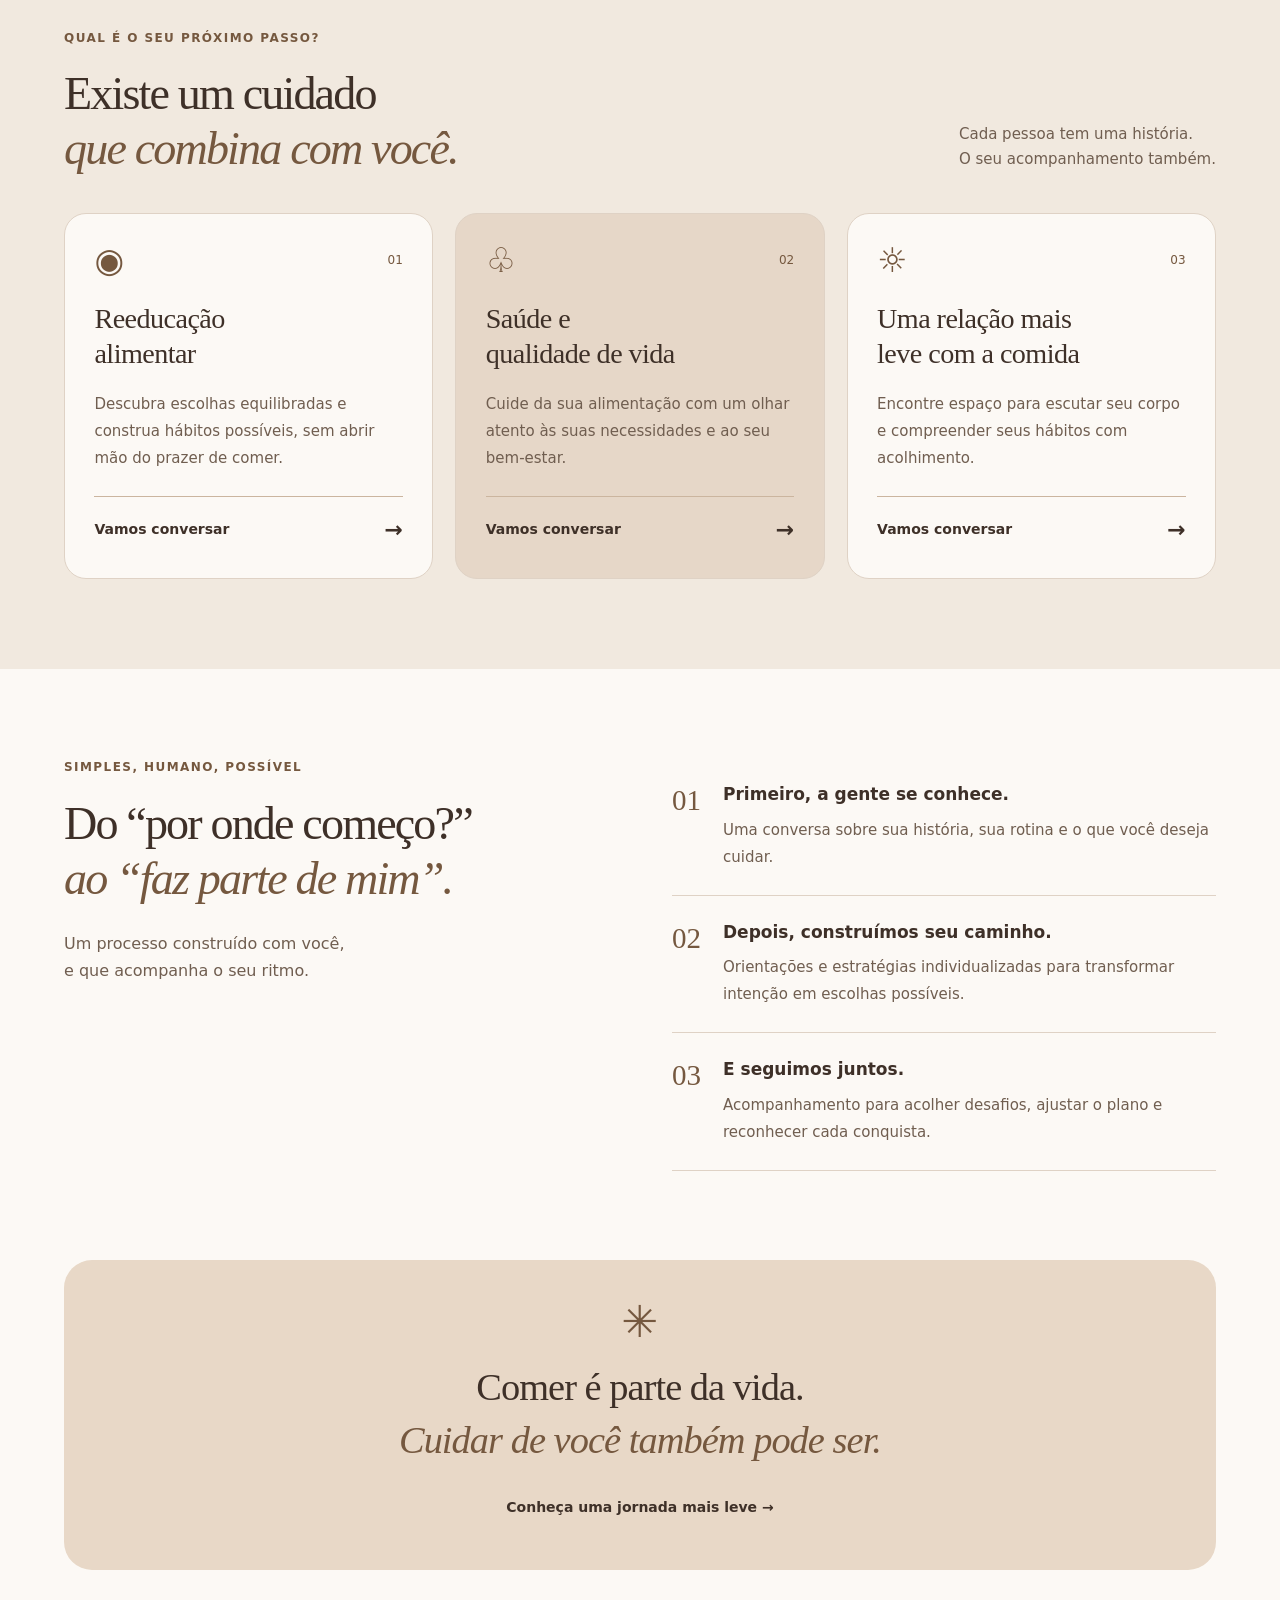
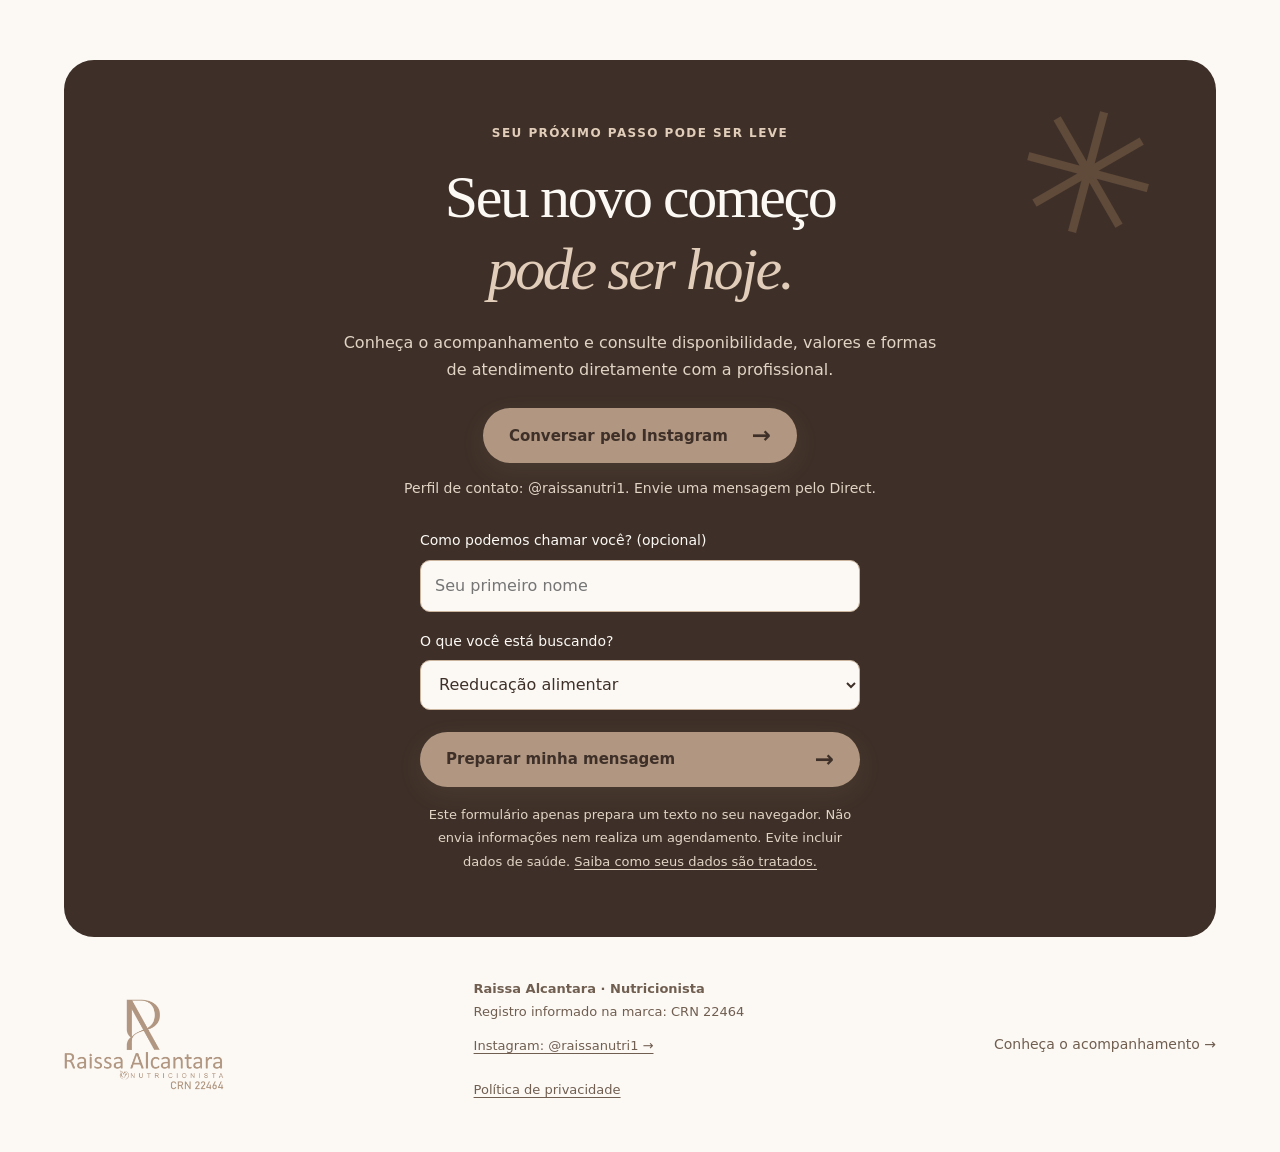
==== commit 5ab5ef73: "Adiciona fundo orgânico bege claro ao retrato" ====
--- a/index.html
+++ b/index.html
@@ -41,7 +41,7 @@
 <a class="hero-secondary" href="acompanhamento.html">Como funciona o acompanhamento <span>→</span></a>
 <div class="hero-note">
 <span class="tiny-flower" aria-hidden="true"><img class="hero-spark" src="assets/simbolo-cuidado.svg" alt="" width="24" height="24"></span> Você no centro de cada escolha.</div></div>
-<div class="hero-visual portrait-hero">
+<div class="hero-visual portrait-hero portrait-with-backdrop">
 <div class="portrait-frame">
 <picture>
 <source type="image/webp" srcset="assets/raissa-retrato-480.webp 480w, assets/raissa-retrato-800.webp 800w, assets/raissa-retrato-1200.webp 1200w" sizes="(max-width: 767px) min(420px, 90vw), (max-width: 960px) 42vw, 600px">
--- a/style.css
+++ b/style.css
@@ -232,3 +232,18 @@
 .tiny-flower { display: flex; align-items: center; }
 @media (max-width: 960px) { .image-label { font-size: 16px; } }
 @media (max-width: 640px) { .image-label { left: 0; bottom: -24px; padding: 12px 14px; } }
+
+/* Fundo orgânico claro acompanha o retrato sem recortar sua silhueta. */
+.portrait-with-backdrop .portrait-frame::before {
+  content: '';
+  position: absolute;
+  inset: 9% 0 -3% 4%;
+  z-index: -1;
+  border-radius: 48% 52% 42% 58% / 52% 46% 54% 48%;
+  background: radial-gradient(ellipse at 30% 18%, #faf4ed 0%, #f0e3d6 48%, #e2cdb8 100%);
+  box-shadow: 0 12px 36px #b1978110;
+  pointer-events: none;
+}
+@media (max-width: 640px) {
+  .portrait-with-backdrop .portrait-frame::before { inset: 8% 0 -4% 3%; }
+}
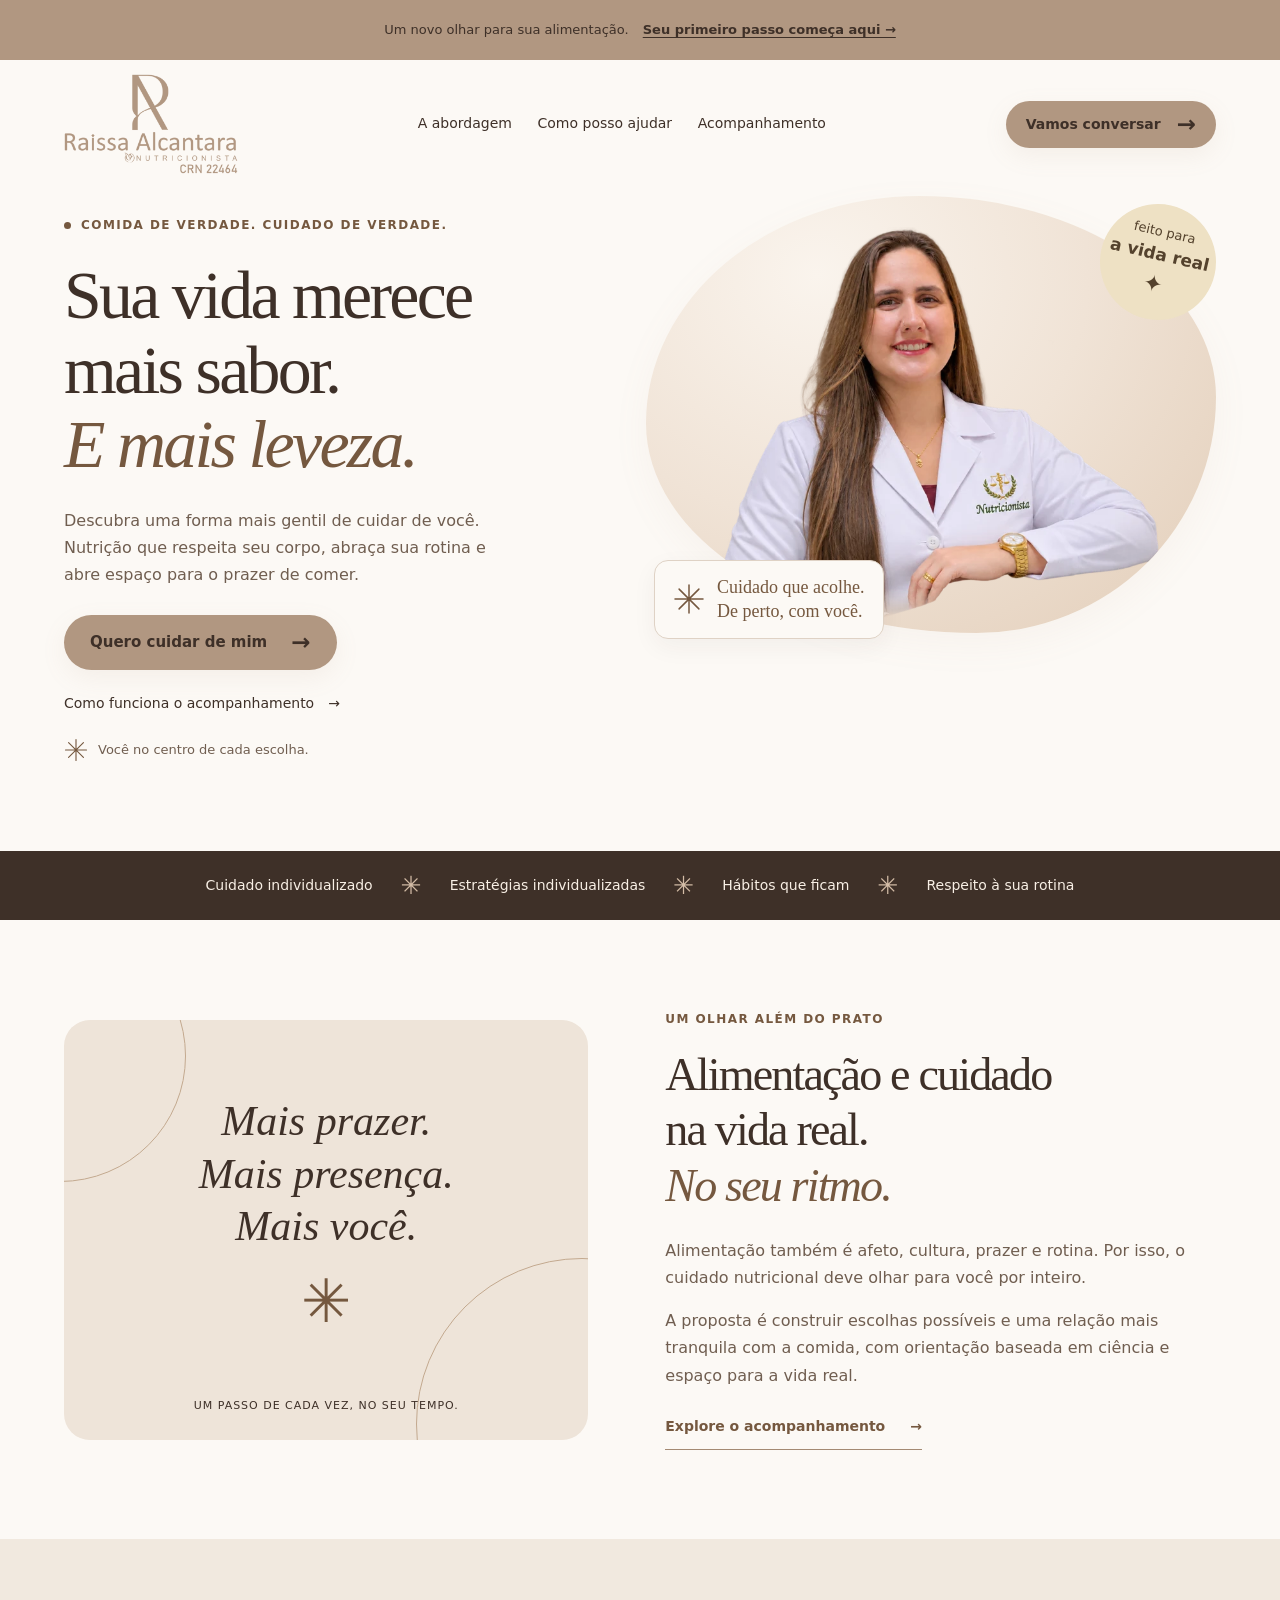
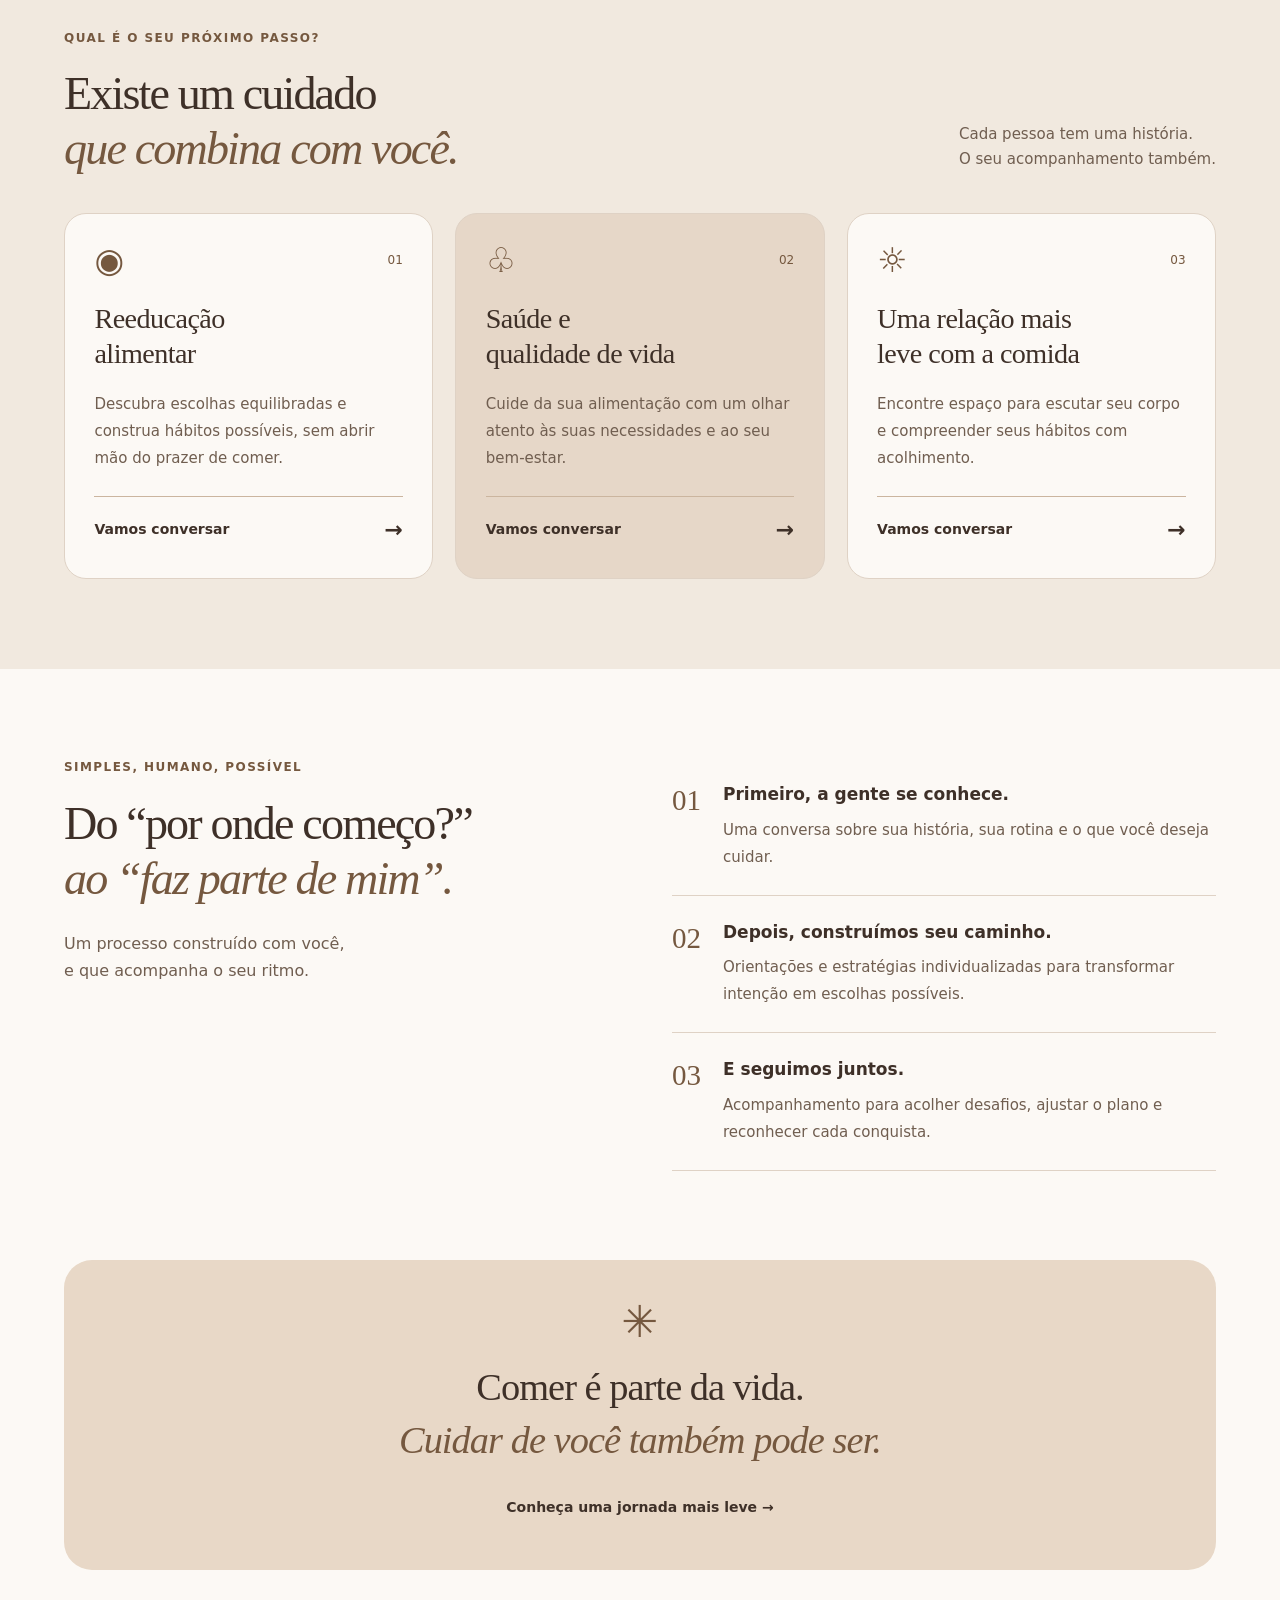
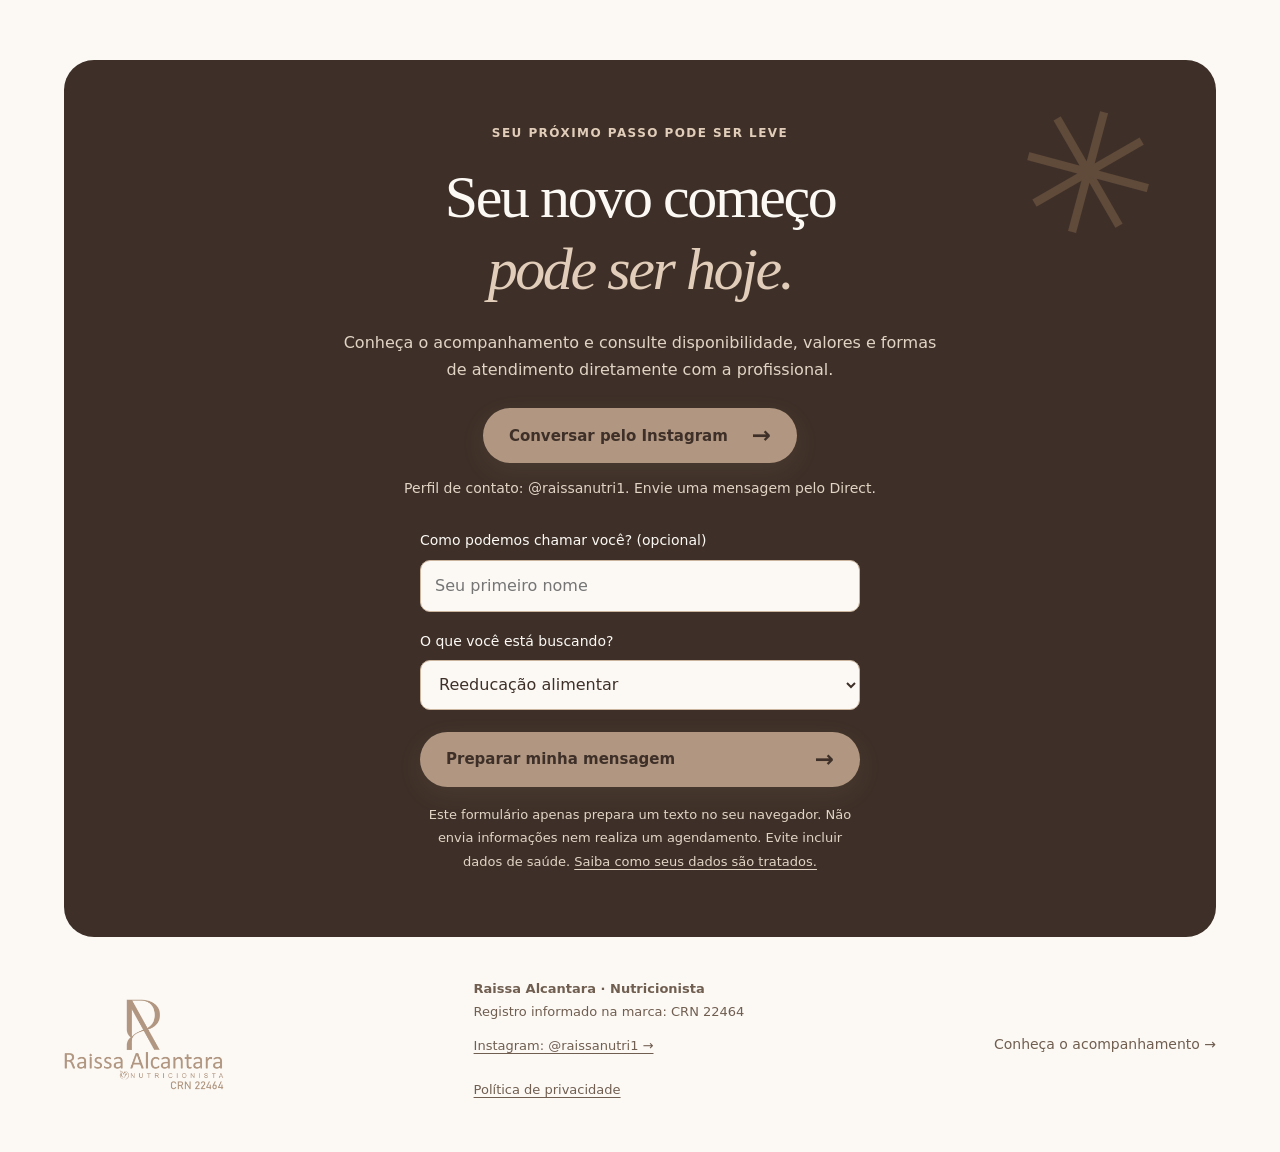
==== commit 5e444bd3: "Encaixa retrato dentro da forma orgânica" ====
--- a/index.html
+++ b/index.html
@@ -41,7 +41,7 @@
 <a class="hero-secondary" href="acompanhamento.html">Como funciona o acompanhamento <span>→</span></a>
 <div class="hero-note">
 <span class="tiny-flower" aria-hidden="true"><img class="hero-spark" src="assets/simbolo-cuidado.svg" alt="" width="24" height="24"></span> Você no centro de cada escolha.</div></div>
-<div class="hero-visual portrait-hero portrait-with-backdrop">
+<div class="hero-visual portrait-hero portrait-contained">
 <div class="portrait-frame">
 <picture>
 <source type="image/webp" srcset="assets/raissa-retrato-480.webp 480w, assets/raissa-retrato-800.webp 800w, assets/raissa-retrato-1200.webp 1200w" sizes="(max-width: 767px) min(420px, 90vw), (max-width: 960px) 42vw, 600px">
--- a/style.css
+++ b/style.css
@@ -52,7 +52,7 @@
 .tiny-flower { color: var(--accent-ink); font-size: 26px; line-height: 1; }
 .hero-visual { position: relative; width: 100%; }
 .portrait-hero { aspect-ratio: 1433 / 1098; width: 110%; max-width: 600px; justify-self: end; align-self: start; margin-top: -20px; isolation: isolate; }
-.portrait-frame { position: absolute; inset: 0; background: none; border-radius: 0; overflow: visible; }
+.portrait-frame { position: absolute; inset: 0; background: radial-gradient(ellipse at 30% 18%, #faf4ed 0%, #f0e3d6 48%, #e2cdb8 100%); border-radius: 48% 52% 42% 58% / 52% 46% 54% 48%; overflow: hidden; box-shadow: 0 12px 36px #b1978110; }
 .portrait-frame picture { display: block; width: 100%; height: 100%; }
 .portrait-frame img { position: absolute; inset: 0; width: 100%; height: 100%; object-fit: contain; object-position: center top; }
 .image-label { position: absolute; z-index: 2; bottom: -8px; left: -16px; display: flex; align-items: center; gap: 12px; background: var(--cream); border-radius: 18px; padding: 18px 22px; font: 19px/1.35 Georgia, serif; box-shadow: 0 15px 35px #3e30281a; transform: rotate(-4deg); }
@@ -218,8 +218,8 @@
 
 .portrait-fallback { position: absolute; inset: 0; display: grid; place-content: center; margin: 0; padding: 32px; text-align: center; color: var(--ink); font-size: 16px; }
 
-/* O retrato mantém o recorte inteiro, livre sobre o fundo claro. */
-.portrait-frame .portrait-photo { object-fit: contain; object-position: center top; transform: none; }
+/* A foto tem respiro interno e compartilha o recorte da forma orgânica. */
+.portrait-frame .portrait-photo { inset: 7% 5% auto; width: 90%; height: 90%; object-fit: contain; object-position: center top; transform: none; }
 
 /* Acabamento do recorte: base suave e assinatura nos tons da identidade. */
 .portrait-photo {
@@ -232,18 +232,3 @@
 .tiny-flower { display: flex; align-items: center; }
 @media (max-width: 960px) { .image-label { font-size: 16px; } }
 @media (max-width: 640px) { .image-label { left: 0; bottom: -24px; padding: 12px 14px; } }
-
-/* Fundo orgânico claro acompanha o retrato sem recortar sua silhueta. */
-.portrait-with-backdrop .portrait-frame::before {
-  content: '';
-  position: absolute;
-  inset: 9% 0 -3% 4%;
-  z-index: -1;
-  border-radius: 48% 52% 42% 58% / 52% 46% 54% 48%;
-  background: radial-gradient(ellipse at 30% 18%, #faf4ed 0%, #f0e3d6 48%, #e2cdb8 100%);
-  box-shadow: 0 12px 36px #b1978110;
-  pointer-events: none;
-}
-@media (max-width: 640px) {
-  .portrait-with-backdrop .portrait-frame::before { inset: 8% 0 -4% 3%; }
-}
